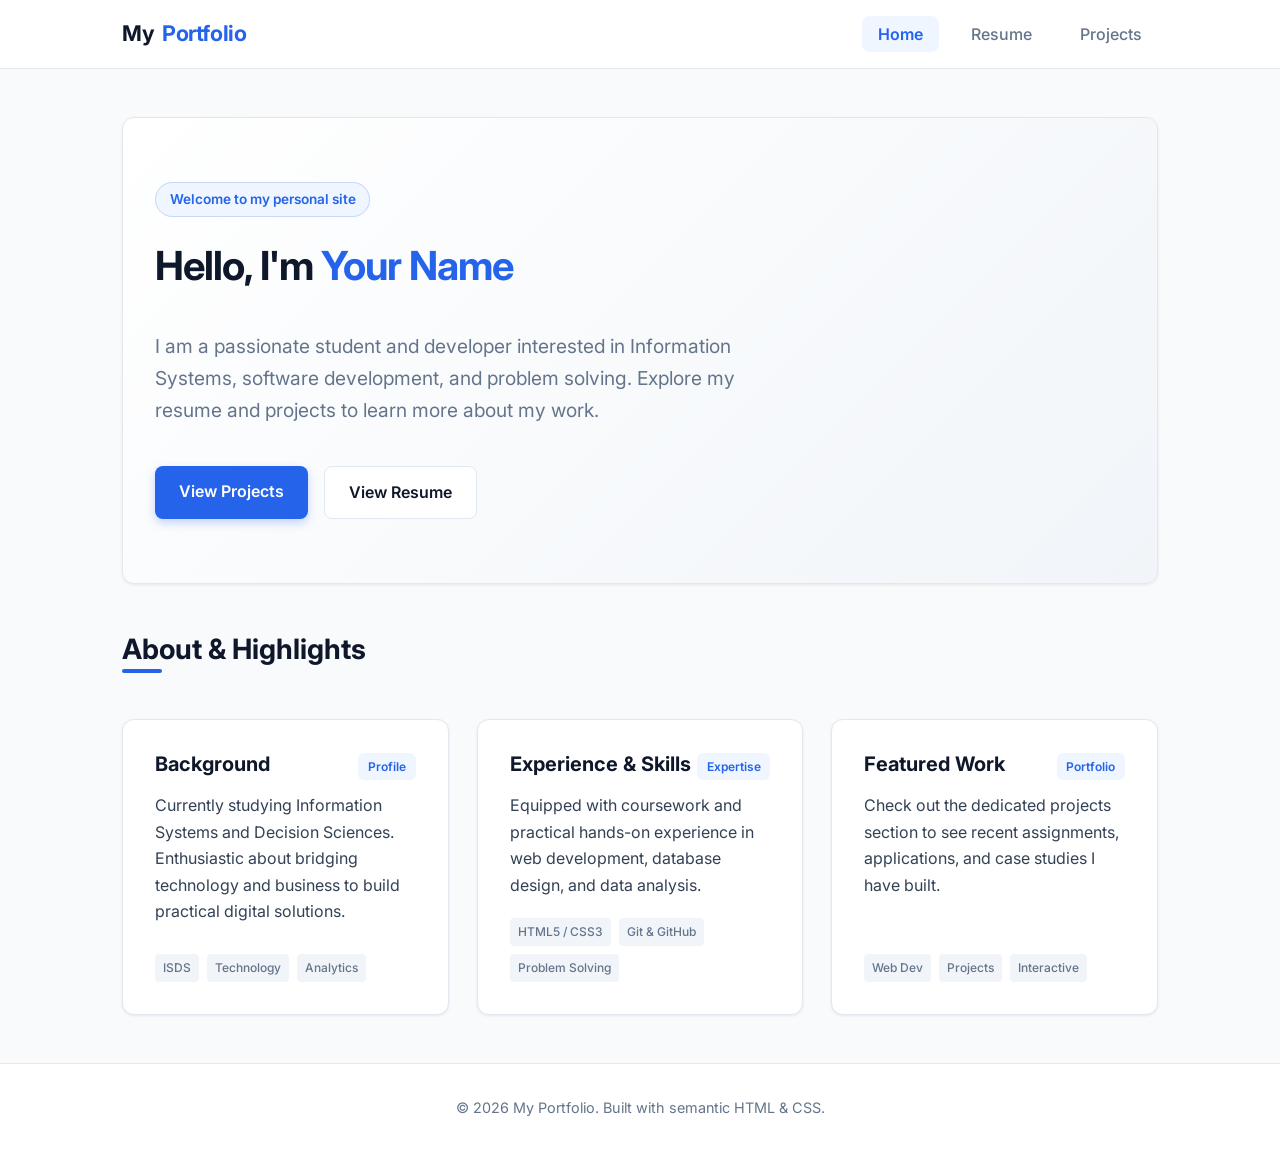
==== index.html @ 3532eb0c "first try" ====
<!DOCTYPE html>
<html lang="en">
<head>
  <meta charset="UTF-8">
  <meta name="viewport" content="width=device-width, initial-scale=1.0">
  <meta name="description" content="Personal portfolio and website showcasing my background, resume, and featured projects.">
  <title>Home | Personal Portfolio</title>
  <link rel="preconnect" href="https://fonts.googleapis.com">
  <link rel="preconnect" href="https://fonts.gstatic.com" crossorigin>
  <link href="https://fonts.googleapis.com/css2?family=Inter:wght@400;500;600;700&display=swap" rel="stylesheet">
  <link rel="stylesheet" href="styles.css">
</head>
<body>

  <!-- Navigation Bar -->
  <header>
    <div class="nav-container">
      <a href="index.html" class="brand">My<span>Portfolio</span></a>
      <nav aria-label="Main Navigation">
        <ul>
          <li><a href="index.html" class="active">Home</a></li>
          <li><a href="resume.html">Resume</a></li>
          <li><a href="project.html">Projects</a></li>
        </ul>
      </nav>
    </div>
  </header>

  <!-- Main Content -->
  <main>
    <!-- Hero Section -->
    <section class="hero" id="hero">
      <span class="hero-tag">Welcome to my personal site</span>
      <h1>Hello, I'm <span style="color: var(--primary);">Your Name</span></h1>
      <p>
        I am a passionate student and developer interested in Information Systems, software development, 
        and problem solving. Explore my resume and projects to learn more about my work.
      </p>
      <div class="btn-group">
        <a href="project.html" class="btn btn-primary">View Projects</a>
        <a href="resume.html" class="btn btn-secondary">View Resume</a>
      </div>
    </section>

    <!-- Highlights Section -->
    <section id="highlights">
      <h2>About & Highlights</h2>
      <div class="grid-cards">
        <div class="card">
          <div class="card-header">
            <h3 class="card-title">Background</h3>
            <span class="badge">Profile</span>
          </div>
          <p class="card-body">
            Currently studying Information Systems and Decision Sciences. Enthusiastic about bridging technology 
            and business to build practical digital solutions.
          </p>
          <div class="card-tags">
            <span class="tag">ISDS</span>
            <span class="tag">Technology</span>
            <span class="tag">Analytics</span>
          </div>
        </div>

        <div class="card">
          <div class="card-header">
            <h3 class="card-title">Experience & Skills</h3>
            <span class="badge">Expertise</span>
          </div>
          <p class="card-body">
            Equipped with coursework and practical hands-on experience in web development, database design, 
            and data analysis.
          </p>
          <div class="card-tags">
            <span class="tag">HTML5 / CSS3</span>
            <span class="tag">Git & GitHub</span>
            <span class="tag">Problem Solving</span>
          </div>
        </div>

        <div class="card">
          <div class="card-header">
            <h3 class="card-title">Featured Work</h3>
            <span class="badge">Portfolio</span>
          </div>
          <p class="card-body">
            Check out the dedicated projects section to see recent assignments, applications, 
            and case studies I have built.
          </p>
          <div class="card-tags">
            <span class="tag">Web Dev</span>
            <span class="tag">Projects</span>
            <span class="tag">Interactive</span>
          </div>
        </div>
      </div>
    </section>
  </main>

  <!-- Footer -->
  <footer>
    <p>&copy; 2026 My Portfolio. Built with semantic HTML &amp; CSS.</p>
  </footer>

</body>
</html>
---- styles.css ----
/* ==========================================================================
   Base Design System & Global Styles
   ========================================================================== */

:root {
  --primary: #2563eb;
  --primary-hover: #1d4ed8;
  --primary-light: #eff6ff;
  --accent: #0ea5e9;
  --dark: #0f172a;
  --text: #334155;
  --text-light: #64748b;
  --bg: #f8fafc;
  --card-bg: #ffffff;
  --border: #e2e8f0;
  --shadow-sm: 0 1px 3px rgba(0, 0, 0, 0.08);
  --shadow-md: 0 4px 6px -1px rgba(0, 0, 0, 0.1), 0 2px 4px -2px rgba(0, 0, 0, 0.06);
  --shadow-lg: 0 10px 15px -3px rgba(0, 0, 0, 0.1), 0 4px 6px -4px rgba(0, 0, 0, 0.05);
  --radius: 12px;
  --transition: all 0.25s cubic-bezier(0.4, 0, 0.2, 1);
  --font-family: 'Inter', system-ui, -apple-system, BlinkMacSystemFont, 'Segoe UI', Roboto, sans-serif;
}

*, *::before, *::after {
  box-sizing: border-box;
  margin: 0;
  padding: 0;
}

body {
  font-family: var(--font-family);
  background-color: var(--bg);
  color: var(--text);
  line-height: 1.65;
  min-height: 100vh;
  display: flex;
  flex-direction: column;
}

/* ==========================================================================
   Header & Navigation
   ========================================================================== */

header {
  background: rgba(255, 255, 255, 0.92);
  backdrop-filter: blur(12px);
  position: sticky;
  top: 0;
  z-index: 1000;
  border-bottom: 1px solid var(--border);
}

.nav-container {
  max-width: 1100px;
  margin: 0 auto;
  padding: 1rem 2rem;
  display: flex;
  justify-content: space-between;
  align-items: center;
}

.brand {
  font-size: 1.35rem;
  font-weight: 700;
  color: var(--dark);
  text-decoration: none;
  letter-spacing: -0.02em;
  display: flex;
  align-items: center;
  gap: 0.5rem;
}

.brand span {
  color: var(--primary);
}

nav ul {
  display: flex;
  list-style: none;
  gap: 1rem;
}

nav a {
  text-decoration: none;
  color: var(--text-light);
  font-weight: 500;
  padding: 0.5rem 1rem;
  border-radius: 8px;
  transition: var(--transition);
}

nav a:hover {
  color: var(--primary);
  background: var(--primary-light);
}

nav a.active {
  color: var(--primary);
  background: var(--primary-light);
  font-weight: 600;
}

/* ==========================================================================
   Layout & Typography
   ========================================================================== */

main {
  flex: 1;
  max-width: 1100px;
  width: 100%;
  margin: 0 auto;
  padding: 3rem 2rem;
}

h1, h2, h3, h4 {
  color: var(--dark);
  font-weight: 700;
  line-height: 1.25;
}

h1 {
  font-size: 2.5rem;
  margin-bottom: 1rem;
  letter-spacing: -0.025em;
}

h2 {
  font-size: 1.75rem;
  margin-bottom: 1.25rem;
  position: relative;
  display: inline-block;
}

h2::after {
  content: '';
  position: absolute;
  left: 0;
  bottom: -6px;
  width: 40px;
  height: 4px;
  background: var(--primary);
  border-radius: 2px;
}

p {
  margin-bottom: 1rem;
}

/* ==========================================================================
   Hero Section
   ========================================================================== */

.hero {
  padding: 4rem 2rem;
  background: linear-gradient(135deg, #ffffff 0%, #f1f5f9 100%);
  border: 1px solid var(--border);
  border-radius: var(--radius);
  margin-bottom: 3rem;
  box-shadow: var(--shadow-sm);
  display: flex;
  flex-direction: column;
  align-items: flex-start;
  gap: 1.5rem;
}

.hero-tag {
  display: inline-block;
  padding: 0.35rem 0.85rem;
  font-size: 0.85rem;
  font-weight: 600;
  color: var(--primary);
  background-color: var(--primary-light);
  border-radius: 9999px;
  border: 1px solid rgba(37, 99, 235, 0.2);
}

.hero p {
  font-size: 1.2rem;
  color: var(--text-light);
  max-width: 650px;
}

.btn-group {
  display: flex;
  gap: 1rem;
  flex-wrap: wrap;
}

.btn {
  display: inline-block;
  padding: 0.75rem 1.5rem;
  border-radius: 8px;
  font-weight: 600;
  text-decoration: none;
  transition: var(--transition);
  cursor: pointer;
  border: none;
}

.btn-primary {
  background-color: var(--primary);
  color: #ffffff;
  box-shadow: 0 4px 10px rgba(37, 99, 235, 0.25);
}

.btn-primary:hover {
  background-color: var(--primary-hover);
  transform: translateY(-2px);
  box-shadow: 0 6px 15px rgba(37, 99, 235, 0.35);
}

.btn-secondary {
  background-color: #ffffff;
  color: var(--dark);
  border: 1px solid var(--border);
}

.btn-secondary:hover {
  background-color: #f8fafc;
  border-color: #cbd5e1;
  transform: translateY(-2px);
}

/* ==========================================================================
   Cards & Grids
   ========================================================================== */

.grid-cards {
  display: grid;
  grid-template-columns: repeat(auto-fit, minmax(320px, 1fr));
  gap: 1.75rem;
  margin-top: 2rem;
}

.card {
  background: var(--card-bg);
  border: 1px solid var(--border);
  border-radius: var(--radius);
  padding: 2rem;
  box-shadow: var(--shadow-sm);
  transition: var(--transition);
  display: flex;
  flex-direction: column;
}

.card:hover {
  transform: translateY(-4px);
  box-shadow: var(--shadow-lg);
  border-color: #cbd5e1;
}

.card-header {
  display: flex;
  justify-content: space-between;
  align-items: baseline;
  margin-bottom: 0.75rem;
}

.card-title {
  font-size: 1.25rem;
  color: var(--dark);
}

.badge {
  font-size: 0.75rem;
  font-weight: 600;
  padding: 0.25rem 0.6rem;
  border-radius: 6px;
  background-color: var(--primary-light);
  color: var(--primary);
}

.card-body {
  flex: 1;
  color: var(--text);
  margin-bottom: 1.25rem;
}

.card-tags {
  display: flex;
  flex-wrap: wrap;
  gap: 0.5rem;
  margin-top: auto;
}

.tag {
  background: #f1f5f9;
  color: var(--text-light);
  font-size: 0.75rem;
  font-weight: 500;
  padding: 0.25rem 0.5rem;
  border-radius: 4px;
}

/* ==========================================================================
   Resume Sections
   ========================================================================== */

.resume-section {
  margin-bottom: 3rem;
}

.timeline {
  display: flex;
  flex-direction: column;
  gap: 1.5rem;
  margin-top: 1.5rem;
  border-left: 2px solid var(--border);
  padding-left: 1.5rem;
}

.timeline-item {
  position: relative;
}

.timeline-item::before {
  content: '';
  position: absolute;
  left: -1.95rem;
  top: 0.35rem;
  width: 12px;
  height: 12px;
  border-radius: 50%;
  background: var(--primary);
  border: 3px solid #ffffff;
  box-shadow: 0 0 0 1px var(--primary);
}

.timeline-title {
  font-size: 1.15rem;
  margin-bottom: 0.25rem;
}

.timeline-subtitle {
  font-weight: 500;
  color: var(--text-light);
  font-size: 0.95rem;
  margin-bottom: 0.5rem;
}

.timeline-date {
  font-size: 0.85rem;
  color: var(--accent);
  font-weight: 600;
  margin-bottom: 0.75rem;
}

.skills-list {
  display: flex;
  flex-wrap: wrap;
  gap: 0.75rem;
  margin-top: 1.25rem;
}

.skill-chip {
  background: #ffffff;
  border: 1px solid var(--border);
  padding: 0.5rem 1rem;
  border-radius: 8px;
  font-weight: 500;
  font-size: 0.9rem;
  box-shadow: var(--shadow-sm);
}

/* ==========================================================================
   Footer
   ========================================================================== */

footer {
  margin-top: auto;
  border-top: 1px solid var(--border);
  background: #ffffff;
  padding: 2rem;
  text-align: center;
  color: var(--text-light);
  font-size: 0.9rem;
}

/* ==========================================================================
   Responsive Design
   ========================================================================== */

@media (max-width: 768px) {
  .nav-container {
    flex-direction: column;
    gap: 1rem;
  }

  main {
    padding: 2rem 1rem;
  }

  h1 {
    font-size: 2rem;
  }
}
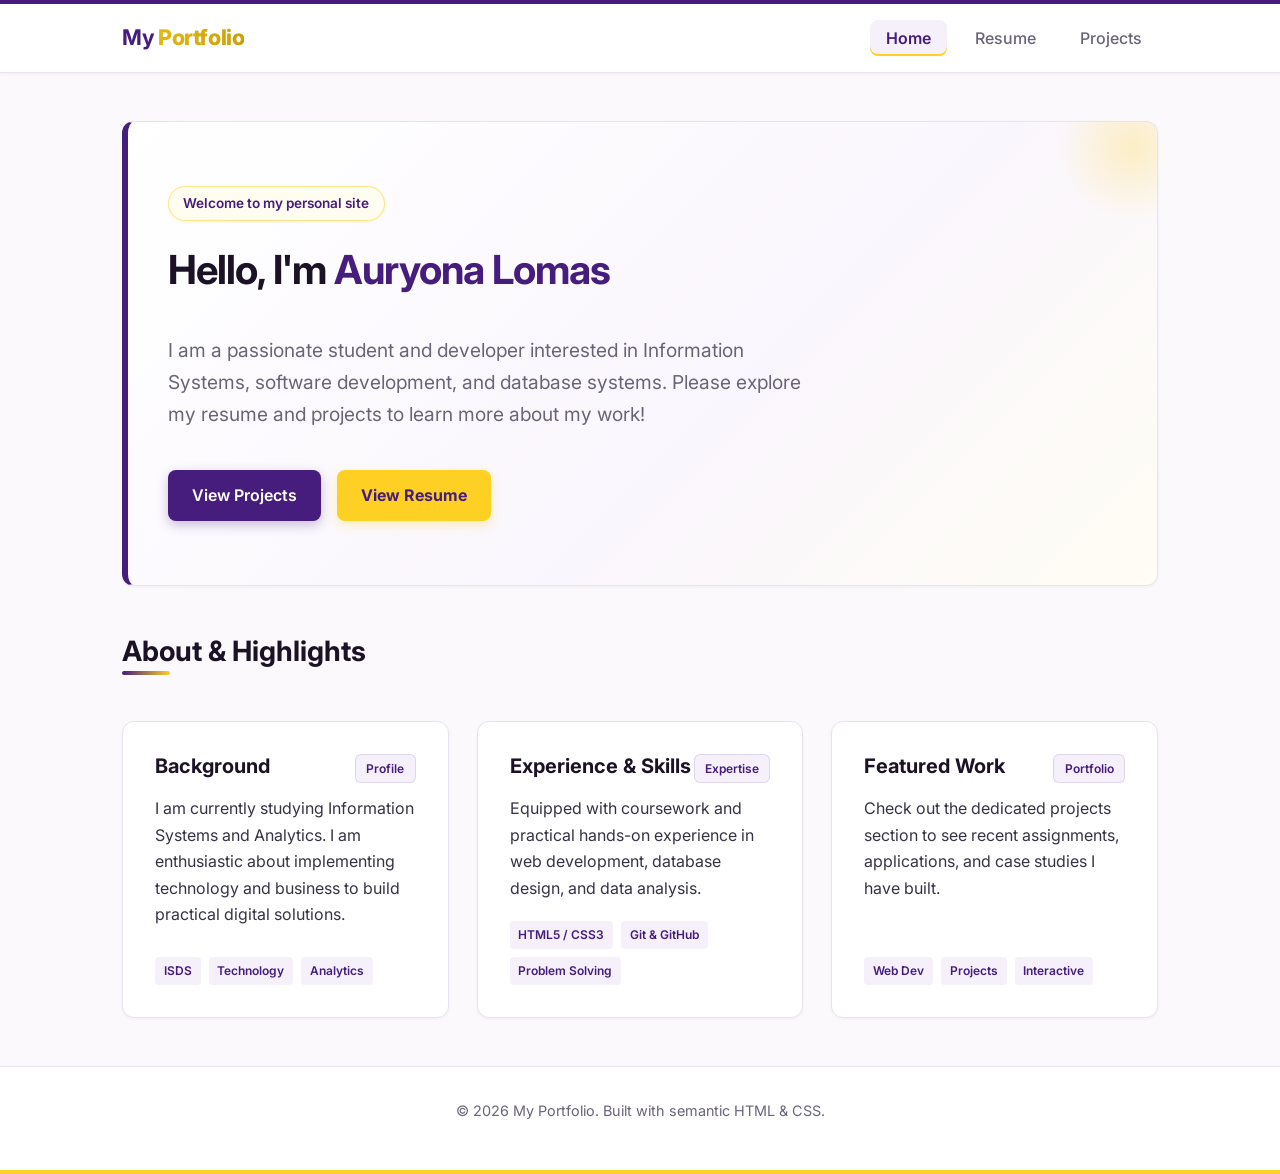
==== commit 684457b3: "Update homepage content and personal information" ====
--- a/index.html
+++ b/index.html
@@ -1,15 +1,18 @@
 <!DOCTYPE html>
 <html lang="en">
+
 <head>
   <meta charset="UTF-8">
   <meta name="viewport" content="width=device-width, initial-scale=1.0">
-  <meta name="description" content="Personal portfolio and website showcasing my background, resume, and featured projects.">
+  <meta name="description"
+    content="Personal portfolio and website showcasing my background, resume, and featured projects.">
   <title>Home | Personal Portfolio</title>
   <link rel="preconnect" href="https://fonts.googleapis.com">
   <link rel="preconnect" href="https://fonts.gstatic.com" crossorigin>
   <link href="https://fonts.googleapis.com/css2?family=Inter:wght@400;500;600;700&display=swap" rel="stylesheet">
   <link rel="stylesheet" href="styles.css">
 </head>
+
 <body>
 
   <!-- Navigation Bar -->
@@ -31,10 +34,10 @@
     <!-- Hero Section -->
     <section class="hero" id="hero">
       <span class="hero-tag">Welcome to my personal site</span>
-      <h1>Hello, I'm <span style="color: var(--primary);">Your Name</span></h1>
+      <h1>Hello, I'm <span style="color: var(--primary);">Auryona Lomas</span></h1>
       <p>
-        I am a passionate student and developer interested in Information Systems, software development, 
-        and problem solving. Explore my resume and projects to learn more about my work.
+        I am a passionate student and developer interested in Information Systems, software development,
+        and database systems. Please explore my resume and projects to learn more about my work!
       </p>
       <div class="btn-group">
         <a href="project.html" class="btn btn-primary">View Projects</a>
@@ -52,7 +55,7 @@
             <span class="badge">Profile</span>
           </div>
           <p class="card-body">
-            Currently studying Information Systems and Decision Sciences. Enthusiastic about bridging technology 
+            I am currently studying Information Systems and Analytics. I am enthusiastic about implementing technology
             and business to build practical digital solutions.
           </p>
           <div class="card-tags">
@@ -68,7 +71,7 @@
             <span class="badge">Expertise</span>
           </div>
           <p class="card-body">
-            Equipped with coursework and practical hands-on experience in web development, database design, 
+            Equipped with coursework and practical hands-on experience in web development, database design,
             and data analysis.
           </p>
           <div class="card-tags">
@@ -84,7 +87,7 @@
             <span class="badge">Portfolio</span>
           </div>
           <p class="card-body">
-            Check out the dedicated projects section to see recent assignments, applications, 
+            Check out the dedicated projects section to see recent assignments, applications,
             and case studies I have built.
           </p>
           <div class="card-tags">
@@ -103,4 +106,5 @@
   </footer>
 
 </body>
-</html>
+
+</html>
--- a/styles.css
+++ b/styles.css
@@ -1,21 +1,29 @@
 /* ==========================================================================
-   Base Design System & Global Styles
+   LSU Themed Design System & Global Styles
+   Official Colors: LSU Purple (#461D7C) & LSU Gold (#FDD023)
    ========================================================================== */
 
 :root {
-  --primary: #2563eb;
-  --primary-hover: #1d4ed8;
-  --primary-light: #eff6ff;
-  --accent: #0ea5e9;
-  --dark: #0f172a;
-  --text: #334155;
-  --text-light: #64748b;
-  --bg: #f8fafc;
+  /* LSU Brand Colors */
+  --primary: #461D7C;            /* LSU Deep Royal Purple */
+  --primary-hover: #361460;      /* Darker Purple for hover */
+  --primary-light: #f5f0fa;      /* Soft Purple Tint for backgrounds/badges */
+  --secondary: #FDD023;          /* LSU Vibrant Gold */
+  --secondary-hover: #e5bc14;    /* Warm Gold Hover */
+  --secondary-light: #fffdf0;    /* Soft Gold Tint */
+  --accent: #FDD023;             /* LSU Gold Accent */
+  --accent-text: #8c6700;        /* High-contrast Gold for readable text */
+  
+  /* Neutrals */
+  --dark: #1b1226;               /* Dark Slate with subtle purple undertone */
+  --text: #373344;               /* Charcoal text */
+  --text-light: #6a6478;         /* Muted text */
+  --bg: #fbf9fc;                 /* Clean light page background with hint of warmth */
   --card-bg: #ffffff;
-  --border: #e2e8f0;
-  --shadow-sm: 0 1px 3px rgba(0, 0, 0, 0.08);
-  --shadow-md: 0 4px 6px -1px rgba(0, 0, 0, 0.1), 0 2px 4px -2px rgba(0, 0, 0, 0.06);
-  --shadow-lg: 0 10px 15px -3px rgba(0, 0, 0, 0.1), 0 4px 6px -4px rgba(0, 0, 0, 0.05);
+  --border: #e9e3f0;             /* Soft purple-gray border */
+  --shadow-sm: 0 1px 3px rgba(70, 29, 124, 0.06);
+  --shadow-md: 0 4px 8px -1px rgba(70, 29, 124, 0.08), 0 2px 4px -2px rgba(253, 208, 35, 0.06);
+  --shadow-lg: 0 12px 20px -4px rgba(70, 29, 124, 0.12), 0 4px 8px -2px rgba(253, 208, 35, 0.1);
   --radius: 12px;
   --transition: all 0.25s cubic-bezier(0.4, 0, 0.2, 1);
   --font-family: 'Inter', system-ui, -apple-system, BlinkMacSystemFont, 'Segoe UI', Roboto, sans-serif;
@@ -42,12 +50,14 @@
    ========================================================================== */
 
 header {
-  background: rgba(255, 255, 255, 0.92);
+  background: rgba(255, 255, 255, 0.95);
   backdrop-filter: blur(12px);
   position: sticky;
   top: 0;
   z-index: 1000;
+  border-top: 4px solid var(--primary);
   border-bottom: 1px solid var(--border);
+  box-shadow: var(--shadow-sm);
 }
 
 .nav-container {
@@ -62,22 +72,26 @@
 .brand {
   font-size: 1.35rem;
   font-weight: 700;
-  color: var(--dark);
+  color: var(--primary);
   text-decoration: none;
   letter-spacing: -0.02em;
   display: flex;
   align-items: center;
-  gap: 0.5rem;
+  gap: 0.25rem;
 }
 
 .brand span {
-  color: var(--primary);
+  color: var(--accent-text);
+  background: linear-gradient(135deg, #e5bc14, #c99c00);
+  -webkit-background-clip: text;
+  -webkit-text-fill-color: transparent;
+  font-weight: 800;
 }
 
 nav ul {
   display: flex;
   list-style: none;
-  gap: 1rem;
+  gap: 0.75rem;
 }
 
 nav a {
@@ -86,6 +100,7 @@
   font-weight: 500;
   padding: 0.5rem 1rem;
   border-radius: 8px;
+  position: relative;
   transition: var(--transition);
 }
 
@@ -98,6 +113,7 @@
   color: var(--primary);
   background: var(--primary-light);
   font-weight: 600;
+  box-shadow: inset 0 -2px 0 var(--secondary);
 }
 
 /* ==========================================================================
@@ -131,14 +147,15 @@
   display: inline-block;
 }
 
+/* LSU Purple to Gold Accent bar under section headings */
 h2::after {
   content: '';
   position: absolute;
   left: 0;
   bottom: -6px;
-  width: 40px;
+  width: 48px;
   height: 4px;
-  background: var(--primary);
+  background: linear-gradient(90deg, var(--primary) 0%, var(--secondary) 100%);
   border-radius: 2px;
 }
 
@@ -151,9 +168,10 @@
    ========================================================================== */
 
 .hero {
-  padding: 4rem 2rem;
-  background: linear-gradient(135deg, #ffffff 0%, #f1f5f9 100%);
+  padding: 4rem 2.5rem;
+  background: linear-gradient(135deg, #ffffff 0%, #faf6fd 60%, #fffdf4 100%);
   border: 1px solid var(--border);
+  border-left: 6px solid var(--primary);
   border-radius: var(--radius);
   margin-bottom: 3rem;
   box-shadow: var(--shadow-sm);
@@ -161,17 +179,32 @@
   flex-direction: column;
   align-items: flex-start;
   gap: 1.5rem;
+  position: relative;
+  overflow: hidden;
+}
+
+.hero::after {
+  content: '';
+  position: absolute;
+  top: -50px;
+  right: -50px;
+  width: 150px;
+  height: 150px;
+  background: radial-gradient(circle, rgba(253, 208, 35, 0.25) 0%, transparent 70%);
+  border-radius: 50%;
+  pointer-events: none;
 }
 
 .hero-tag {
   display: inline-block;
-  padding: 0.35rem 0.85rem;
+  padding: 0.35rem 0.9rem;
   font-size: 0.85rem;
   font-weight: 600;
   color: var(--primary);
-  background-color: var(--primary-light);
+  background-color: var(--secondary-light);
   border-radius: 9999px;
-  border: 1px solid rgba(37, 99, 235, 0.2);
+  border: 1px solid rgba(253, 208, 35, 0.5);
+  box-shadow: 0 1px 3px rgba(253, 208, 35, 0.2);
 }
 
 .hero p {
@@ -197,28 +230,31 @@
   border: none;
 }
 
+/* Primary Button: LSU Purple */
 .btn-primary {
   background-color: var(--primary);
   color: #ffffff;
-  box-shadow: 0 4px 10px rgba(37, 99, 235, 0.25);
+  box-shadow: 0 4px 12px rgba(70, 29, 124, 0.28);
 }
 
 .btn-primary:hover {
   background-color: var(--primary-hover);
   transform: translateY(-2px);
-  box-shadow: 0 6px 15px rgba(37, 99, 235, 0.35);
-}
-
+  box-shadow: 0 6px 16px rgba(70, 29, 124, 0.38);
+}
+
+/* Secondary Button: LSU Gold accent */
 .btn-secondary {
-  background-color: #ffffff;
-  color: var(--dark);
-  border: 1px solid var(--border);
+  background-color: var(--secondary);
+  color: var(--primary);
+  font-weight: 700;
+  box-shadow: 0 4px 12px rgba(253, 208, 35, 0.3);
 }
 
 .btn-secondary:hover {
-  background-color: #f8fafc;
-  border-color: #cbd5e1;
+  background-color: var(--secondary-hover);
   transform: translateY(-2px);
+  box-shadow: 0 6px 16px rgba(253, 208, 35, 0.45);
 }
 
 /* ==========================================================================
@@ -241,12 +277,14 @@
   transition: var(--transition);
   display: flex;
   flex-direction: column;
+  position: relative;
+  overflow: hidden;
 }
 
 .card:hover {
   transform: translateY(-4px);
   box-shadow: var(--shadow-lg);
-  border-color: #cbd5e1;
+  border-color: rgba(70, 29, 124, 0.35);
 }
 
 .card-header {
@@ -264,10 +302,11 @@
 .badge {
   font-size: 0.75rem;
   font-weight: 600;
-  padding: 0.25rem 0.6rem;
+  padding: 0.25rem 0.65rem;
   border-radius: 6px;
   background-color: var(--primary-light);
   color: var(--primary);
+  border: 1px solid rgba(70, 29, 124, 0.12);
 }
 
 .card-body {
@@ -284,11 +323,11 @@
 }
 
 .tag {
-  background: #f1f5f9;
-  color: var(--text-light);
+  background: var(--primary-light);
+  color: var(--primary);
   font-size: 0.75rem;
-  font-weight: 500;
-  padding: 0.25rem 0.5rem;
+  font-weight: 600;
+  padding: 0.25rem 0.55rem;
   border-radius: 4px;
 }
 
@@ -303,7 +342,7 @@
 .timeline {
   display: flex;
   flex-direction: column;
-  gap: 1.5rem;
+  gap: 1.75rem;
   margin-top: 1.5rem;
   border-left: 2px solid var(--border);
   padding-left: 1.5rem;
@@ -313,6 +352,7 @@
   position: relative;
 }
 
+/* Timeline dot: Purple with Gold glowing ring */
 .timeline-item::before {
   content: '';
   position: absolute;
@@ -323,26 +363,32 @@
   border-radius: 50%;
   background: var(--primary);
   border: 3px solid #ffffff;
-  box-shadow: 0 0 0 1px var(--primary);
+  box-shadow: 0 0 0 2px var(--secondary);
 }
 
 .timeline-title {
   font-size: 1.15rem;
   margin-bottom: 0.25rem;
+  color: var(--primary);
 }
 
 .timeline-subtitle {
-  font-weight: 500;
-  color: var(--text-light);
+  font-weight: 600;
+  color: var(--dark);
   font-size: 0.95rem;
-  margin-bottom: 0.5rem;
+  margin-bottom: 0.4rem;
 }
 
 .timeline-date {
+  display: inline-block;
   font-size: 0.85rem;
-  color: var(--accent);
+  color: var(--accent-text);
+  background-color: var(--secondary-light);
+  padding: 0.15rem 0.55rem;
+  border-radius: 4px;
   font-weight: 600;
   margin-bottom: 0.75rem;
+  border: 1px solid rgba(253, 208, 35, 0.4);
 }
 
 .skills-list {
@@ -355,11 +401,20 @@
 .skill-chip {
   background: #ffffff;
   border: 1px solid var(--border);
+  color: var(--dark);
   padding: 0.5rem 1rem;
   border-radius: 8px;
   font-weight: 500;
   font-size: 0.9rem;
   box-shadow: var(--shadow-sm);
+  transition: var(--transition);
+}
+
+.skill-chip:hover {
+  border-color: var(--primary);
+  background: var(--primary-light);
+  color: var(--primary);
+  transform: translateY(-2px);
 }
 
 /* ==========================================================================
@@ -374,6 +429,7 @@
   text-align: center;
   color: var(--text-light);
   font-size: 0.9rem;
+  border-bottom: 4px solid var(--secondary);
 }
 
 /* ==========================================================================
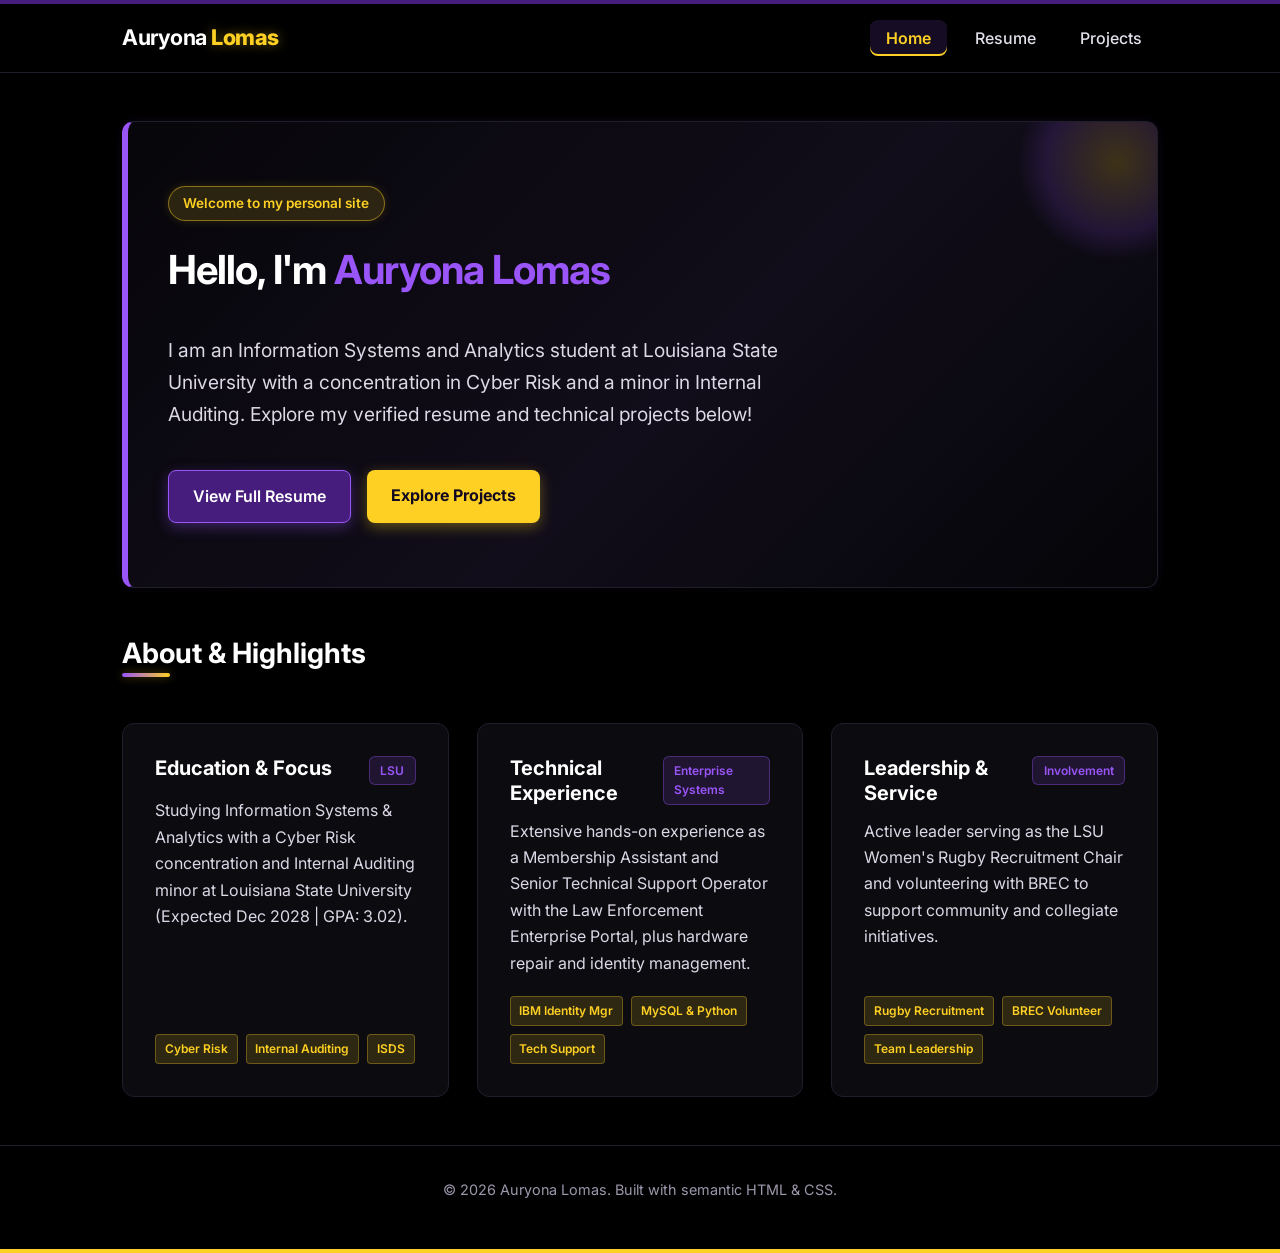
==== commit f6645a36: "resume add" ====
--- a/index.html
+++ b/index.html
@@ -5,8 +5,8 @@
   <meta charset="UTF-8">
   <meta name="viewport" content="width=device-width, initial-scale=1.0">
   <meta name="description"
-    content="Personal portfolio and website showcasing my background, resume, and featured projects.">
-  <title>Home | Personal Portfolio</title>
+    content="Personal portfolio of Auryona Lomas - LSU Information Systems and Analytics student specializing in Cyber Risk.">
+  <title>Auryona Lomas | Personal Portfolio</title>
   <link rel="preconnect" href="https://fonts.googleapis.com">
   <link rel="preconnect" href="https://fonts.gstatic.com" crossorigin>
   <link href="https://fonts.googleapis.com/css2?family=Inter:wght@400;500;600;700&display=swap" rel="stylesheet">
@@ -18,7 +18,7 @@
   <!-- Navigation Bar -->
   <header>
     <div class="nav-container">
-      <a href="index.html" class="brand">My<span>Portfolio</span></a>
+      <a href="index.html" class="brand">Auryona<span>Lomas</span></a>
       <nav aria-label="Main Navigation">
         <ul>
           <li><a href="index.html" class="active">Home</a></li>
@@ -36,12 +36,12 @@
       <span class="hero-tag">Welcome to my personal site</span>
       <h1>Hello, I'm <span style="color: var(--primary);">Auryona Lomas</span></h1>
       <p>
-        I am a passionate student and developer interested in Information Systems, software development,
-        and database systems. Please explore my resume and projects to learn more about my work!
+        I am an Information Systems and Analytics student at Louisiana State University with a concentration in
+        Cyber Risk and a minor in Internal Auditing. Explore my verified resume and technical projects below!
       </p>
       <div class="btn-group">
-        <a href="project.html" class="btn btn-primary">View Projects</a>
-        <a href="resume.html" class="btn btn-secondary">View Resume</a>
+        <a href="resume.html" class="btn btn-primary">View Full Resume</a>
+        <a href="project.html" class="btn btn-secondary">Explore Projects</a>
       </div>
     </section>
 
@@ -51,49 +51,49 @@
       <div class="grid-cards">
         <div class="card">
           <div class="card-header">
-            <h3 class="card-title">Background</h3>
-            <span class="badge">Profile</span>
+            <h3 class="card-title">Education & Focus</h3>
+            <span class="badge">LSU</span>
           </div>
           <p class="card-body">
-            I am currently studying Information Systems and Analytics. I am enthusiastic about implementing technology
-            and business to build practical digital solutions.
+            Studying Information Systems &amp; Analytics with a Cyber Risk concentration and Internal Auditing minor
+            at Louisiana State University (Expected Dec 2028 | GPA: 3.02).
           </p>
           <div class="card-tags">
+            <span class="tag">Cyber Risk</span>
+            <span class="tag">Internal Auditing</span>
             <span class="tag">ISDS</span>
-            <span class="tag">Technology</span>
-            <span class="tag">Analytics</span>
           </div>
         </div>
 
         <div class="card">
           <div class="card-header">
-            <h3 class="card-title">Experience & Skills</h3>
-            <span class="badge">Expertise</span>
+            <h3 class="card-title">Technical Experience</h3>
+            <span class="badge">Enterprise Systems</span>
           </div>
           <p class="card-body">
-            Equipped with coursework and practical hands-on experience in web development, database design,
-            and data analysis.
+            Extensive hands-on experience as a Membership Assistant and Senior Technical Support Operator with the
+            Law Enforcement Enterprise Portal, plus hardware repair and identity management.
           </p>
           <div class="card-tags">
-            <span class="tag">HTML5 / CSS3</span>
-            <span class="tag">Git & GitHub</span>
-            <span class="tag">Problem Solving</span>
+            <span class="tag">IBM Identity Mgr</span>
+            <span class="tag">MySQL &amp; Python</span>
+            <span class="tag">Tech Support</span>
           </div>
         </div>
 
         <div class="card">
           <div class="card-header">
-            <h3 class="card-title">Featured Work</h3>
-            <span class="badge">Portfolio</span>
+            <h3 class="card-title">Leadership & Service</h3>
+            <span class="badge">Involvement</span>
           </div>
           <p class="card-body">
-            Check out the dedicated projects section to see recent assignments, applications,
-            and case studies I have built.
+            Active leader serving as the LSU Women's Rugby Recruitment Chair and volunteering with BREC to support
+            community and collegiate initiatives.
           </p>
           <div class="card-tags">
-            <span class="tag">Web Dev</span>
-            <span class="tag">Projects</span>
-            <span class="tag">Interactive</span>
+            <span class="tag">Rugby Recruitment</span>
+            <span class="tag">BREC Volunteer</span>
+            <span class="tag">Team Leadership</span>
           </div>
         </div>
       </div>
@@ -102,7 +102,7 @@
 
   <!-- Footer -->
   <footer>
-    <p>&copy; 2026 My Portfolio. Built with semantic HTML &amp; CSS.</p>
+    <p>&copy; 2026 Auryona Lomas. Built with semantic HTML &amp; CSS.</p>
   </footer>
 
 </body>
--- a/styles.css
+++ b/styles.css
@@ -1,29 +1,41 @@
 /* ==========================================================================
-   LSU Themed Design System & Global Styles
-   Official Colors: LSU Purple (#461D7C) & LSU Gold (#FDD023)
+   LSU Dark / Pitch Black Themed Design System
+   Colors: Pitch Black (#000000), LSU Purple (#9955f8 / #461D7C),
+           LSU Yellow/Gold (#FDD023), and Crisp White (#ffffff)
    ========================================================================== */
 
 :root {
-  /* LSU Brand Colors */
-  --primary: #461D7C;            /* LSU Deep Royal Purple */
-  --primary-hover: #361460;      /* Darker Purple for hover */
-  --primary-light: #f5f0fa;      /* Soft Purple Tint for backgrounds/badges */
-  --secondary: #FDD023;          /* LSU Vibrant Gold */
-  --secondary-hover: #e5bc14;    /* Warm Gold Hover */
-  --secondary-light: #fffdf0;    /* Soft Gold Tint */
-  --accent: #FDD023;             /* LSU Gold Accent */
-  --accent-text: #8c6700;        /* High-contrast Gold for readable text */
+  /* LSU Purple Accents */
+  --primary: #9955f8;            /* Vibrant Purple for text/icons on dark bg */
+  --primary-hover: #b074ff;      /* Lighter Purple hover */
+  --primary-bg: #461D7C;         /* Official Deep LSU Purple for solid fills */
+  --primary-light: rgba(153, 85, 248, 0.14); /* Purple glow tint */
   
-  /* Neutrals */
-  --dark: #1b1226;               /* Dark Slate with subtle purple undertone */
-  --text: #373344;               /* Charcoal text */
-  --text-light: #6a6478;         /* Muted text */
-  --bg: #fbf9fc;                 /* Clean light page background with hint of warmth */
-  --card-bg: #ffffff;
-  --border: #e9e3f0;             /* Soft purple-gray border */
-  --shadow-sm: 0 1px 3px rgba(70, 29, 124, 0.06);
-  --shadow-md: 0 4px 8px -1px rgba(70, 29, 124, 0.08), 0 2px 4px -2px rgba(253, 208, 35, 0.06);
-  --shadow-lg: 0 12px 20px -4px rgba(70, 29, 124, 0.12), 0 4px 8px -2px rgba(253, 208, 35, 0.1);
+  /* LSU Yellow / Gold Accents */
+  --secondary: #FDD023;          /* Official Vibrant LSU Gold */
+  --secondary-hover: #ffe266;    /* Bright Gold hover */
+  --secondary-light: rgba(253, 208, 35, 0.14); /* Warm gold glow */
+  --accent: #FDD023;             /* LSU Gold accent */
+  --accent-text: #FDD023;        /* High-contrast Gold text */
+  
+  /* White Accents */
+  --white: #ffffff;
+  --white-muted: #e2e0ea;
+  
+  /* Pitch Black Backgrounds & Obsidian Surfaces */
+  --bg: #000000;                 /* True Pitch Black page background */
+  --card-bg: #0c0b10;            /* Elevated obsidian black card surface */
+  --card-bg-hover: #15131c;      /* Card hover surface */
+  --dark: #ffffff;               /* Headings are crisp bright white */
+  --text: #dcd8e6;               /* Clean readable silver text */
+  --text-light: #9d97ab;         /* Muted secondary text */
+  --border: #201d2c;             /* Subtle dark border */
+  --border-light: #363148;       /* Lighter border for hover/focus */
+  
+  /* Shadows & Glows */
+  --shadow-sm: 0 2px 6px rgba(0, 0, 0, 0.85);
+  --shadow-md: 0 4px 14px rgba(0, 0, 0, 0.9), 0 0 10px rgba(153, 85, 248, 0.12);
+  --shadow-lg: 0 12px 28px rgba(0, 0, 0, 0.95), 0 0 16px rgba(153, 85, 248, 0.22);
   --radius: 12px;
   --transition: all 0.25s cubic-bezier(0.4, 0, 0.2, 1);
   --font-family: 'Inter', system-ui, -apple-system, BlinkMacSystemFont, 'Segoe UI', Roboto, sans-serif;
@@ -35,9 +47,14 @@
   padding: 0;
 }
 
+html {
+  background-color: #000000;
+  scroll-behavior: smooth;
+}
+
 body {
   font-family: var(--font-family);
-  background-color: var(--bg);
+  background-color: #000000;
   color: var(--text);
   line-height: 1.65;
   min-height: 100vh;
@@ -50,14 +67,14 @@
    ========================================================================== */
 
 header {
-  background: rgba(255, 255, 255, 0.95);
-  backdrop-filter: blur(12px);
+  background: rgba(0, 0, 0, 0.92);
+  backdrop-filter: blur(14px);
   position: sticky;
   top: 0;
   z-index: 1000;
-  border-top: 4px solid var(--primary);
+  border-top: 4px solid var(--primary-bg);
   border-bottom: 1px solid var(--border);
-  box-shadow: var(--shadow-sm);
+  box-shadow: 0 4px 16px rgba(0, 0, 0, 0.85);
 }
 
 .nav-container {
@@ -72,7 +89,7 @@
 .brand {
   font-size: 1.35rem;
   font-weight: 700;
-  color: var(--primary);
+  color: var(--white);
   text-decoration: none;
   letter-spacing: -0.02em;
   display: flex;
@@ -81,11 +98,9 @@
 }
 
 .brand span {
-  color: var(--accent-text);
-  background: linear-gradient(135deg, #e5bc14, #c99c00);
-  -webkit-background-clip: text;
-  -webkit-text-fill-color: transparent;
+  color: var(--secondary);
   font-weight: 800;
+  text-shadow: 0 0 12px rgba(253, 208, 35, 0.4);
 }
 
 nav ul {
@@ -96,7 +111,7 @@
 
 nav a {
   text-decoration: none;
-  color: var(--text-light);
+  color: var(--white-muted);
   font-weight: 500;
   padding: 0.5rem 1rem;
   border-radius: 8px;
@@ -105,12 +120,12 @@
 }
 
 nav a:hover {
-  color: var(--primary);
+  color: var(--white);
   background: var(--primary-light);
 }
 
 nav a.active {
-  color: var(--primary);
+  color: var(--secondary);
   background: var(--primary-light);
   font-weight: 600;
   box-shadow: inset 0 -2px 0 var(--secondary);
@@ -129,7 +144,7 @@
 }
 
 h1, h2, h3, h4 {
-  color: var(--dark);
+  color: var(--white);
   font-weight: 700;
   line-height: 1.25;
 }
@@ -147,7 +162,7 @@
   display: inline-block;
 }
 
-/* LSU Purple to Gold Accent bar under section headings */
+/* Purple to Gold accent bar under section headings */
 h2::after {
   content: '';
   position: absolute;
@@ -157,6 +172,7 @@
   height: 4px;
   background: linear-gradient(90deg, var(--primary) 0%, var(--secondary) 100%);
   border-radius: 2px;
+  box-shadow: 0 0 8px rgba(253, 208, 35, 0.35);
 }
 
 p {
@@ -169,12 +185,12 @@
 
 .hero {
   padding: 4rem 2.5rem;
-  background: linear-gradient(135deg, #ffffff 0%, #faf6fd 60%, #fffdf4 100%);
+  background: linear-gradient(135deg, #07060a 0%, #110d1a 55%, #050508 100%);
   border: 1px solid var(--border);
   border-left: 6px solid var(--primary);
   border-radius: var(--radius);
   margin-bottom: 3rem;
-  box-shadow: var(--shadow-sm);
+  box-shadow: var(--shadow-md);
   display: flex;
   flex-direction: column;
   align-items: flex-start;
@@ -186,11 +202,11 @@
 .hero::after {
   content: '';
   position: absolute;
-  top: -50px;
-  right: -50px;
-  width: 150px;
-  height: 150px;
-  background: radial-gradient(circle, rgba(253, 208, 35, 0.25) 0%, transparent 70%);
+  top: -60px;
+  right: -60px;
+  width: 200px;
+  height: 200px;
+  background: radial-gradient(circle, rgba(253, 208, 35, 0.2) 0%, rgba(153, 85, 248, 0.15) 50%, transparent 70%);
   border-radius: 50%;
   pointer-events: none;
 }
@@ -200,16 +216,16 @@
   padding: 0.35rem 0.9rem;
   font-size: 0.85rem;
   font-weight: 600;
-  color: var(--primary);
+  color: var(--secondary);
   background-color: var(--secondary-light);
   border-radius: 9999px;
-  border: 1px solid rgba(253, 208, 35, 0.5);
-  box-shadow: 0 1px 3px rgba(253, 208, 35, 0.2);
+  border: 1px solid rgba(253, 208, 35, 0.45);
+  box-shadow: 0 0 10px rgba(253, 208, 35, 0.15);
 }
 
 .hero p {
   font-size: 1.2rem;
-  color: var(--text-light);
+  color: var(--text);
   max-width: 650px;
 }
 
@@ -230,31 +246,33 @@
   border: none;
 }
 
-/* Primary Button: LSU Purple */
+/* Primary Button: LSU Purple with crisp White text */
 .btn-primary {
-  background-color: var(--primary);
-  color: #ffffff;
-  box-shadow: 0 4px 12px rgba(70, 29, 124, 0.28);
+  background-color: var(--primary-bg);
+  color: var(--white);
+  border: 1px solid var(--primary);
+  box-shadow: 0 4px 14px rgba(153, 85, 248, 0.35);
 }
 
 .btn-primary:hover {
-  background-color: var(--primary-hover);
+  background-color: #58249c;
   transform: translateY(-2px);
-  box-shadow: 0 6px 16px rgba(70, 29, 124, 0.38);
-}
-
-/* Secondary Button: LSU Gold accent */
+  box-shadow: 0 6px 20px rgba(153, 85, 248, 0.5);
+  color: var(--white);
+}
+
+/* Secondary Button: LSU Yellow / Gold */
 .btn-secondary {
   background-color: var(--secondary);
-  color: var(--primary);
+  color: #120921;
   font-weight: 700;
-  box-shadow: 0 4px 12px rgba(253, 208, 35, 0.3);
+  box-shadow: 0 4px 14px rgba(253, 208, 35, 0.35);
 }
 
 .btn-secondary:hover {
   background-color: var(--secondary-hover);
   transform: translateY(-2px);
-  box-shadow: 0 6px 16px rgba(253, 208, 35, 0.45);
+  box-shadow: 0 6px 20px rgba(253, 208, 35, 0.55);
 }
 
 /* ==========================================================================
@@ -282,9 +300,10 @@
 }
 
 .card:hover {
+  background: var(--card-bg-hover);
   transform: translateY(-4px);
   box-shadow: var(--shadow-lg);
-  border-color: rgba(70, 29, 124, 0.35);
+  border-color: var(--primary);
 }
 
 .card-header {
@@ -296,7 +315,7 @@
 
 .card-title {
   font-size: 1.25rem;
-  color: var(--dark);
+  color: var(--white);
 }
 
 .badge {
@@ -306,7 +325,7 @@
   border-radius: 6px;
   background-color: var(--primary-light);
   color: var(--primary);
-  border: 1px solid rgba(70, 29, 124, 0.12);
+  border: 1px solid rgba(153, 85, 248, 0.35);
 }
 
 .card-body {
@@ -323,12 +342,13 @@
 }
 
 .tag {
-  background: var(--primary-light);
-  color: var(--primary);
+  background: var(--secondary-light);
+  color: var(--secondary);
   font-size: 0.75rem;
   font-weight: 600;
   padding: 0.25rem 0.55rem;
   border-radius: 4px;
+  border: 1px solid rgba(253, 208, 35, 0.3);
 }
 
 /* ==========================================================================
@@ -352,7 +372,7 @@
   position: relative;
 }
 
-/* Timeline dot: Purple with Gold glowing ring */
+/* Timeline dot: Purple with glowing Gold ring */
 .timeline-item::before {
   content: '';
   position: absolute;
@@ -362,19 +382,19 @@
   height: 12px;
   border-radius: 50%;
   background: var(--primary);
-  border: 3px solid #ffffff;
-  box-shadow: 0 0 0 2px var(--secondary);
+  border: 3px solid #000000;
+  box-shadow: 0 0 0 2px var(--secondary), 0 0 8px rgba(253, 208, 35, 0.4);
 }
 
 .timeline-title {
   font-size: 1.15rem;
   margin-bottom: 0.25rem;
-  color: var(--primary);
+  color: var(--white);
 }
 
 .timeline-subtitle {
   font-weight: 600;
-  color: var(--dark);
+  color: var(--primary);
   font-size: 0.95rem;
   margin-bottom: 0.4rem;
 }
@@ -382,7 +402,7 @@
 .timeline-date {
   display: inline-block;
   font-size: 0.85rem;
-  color: var(--accent-text);
+  color: var(--secondary);
   background-color: var(--secondary-light);
   padding: 0.15rem 0.55rem;
   border-radius: 4px;
@@ -391,6 +411,206 @@
   border: 1px solid rgba(253, 208, 35, 0.4);
 }
 
+/* Resume Bullet Lists */
+.resume-list {
+  list-style: none;
+  margin-top: 0.6rem;
+  display: flex;
+  flex-direction: column;
+  gap: 0.45rem;
+}
+
+.resume-list li {
+  position: relative;
+  padding-left: 1.25rem;
+  color: var(--text);
+  font-size: 0.95rem;
+  line-height: 1.6;
+}
+
+.resume-list li::before {
+  content: '•';
+  position: absolute;
+  left: 0;
+  top: -0.05rem;
+  color: var(--secondary);
+  font-weight: 700;
+  font-size: 1.15rem;
+}
+
+/* Resume Profile Header Card */
+.resume-header-card {
+  background: var(--card-bg);
+  border: 1px solid var(--border);
+  border-left: 5px solid var(--secondary);
+  border-radius: var(--radius);
+  padding: 2.25rem 2.5rem;
+  margin-bottom: 3rem;
+  box-shadow: var(--shadow-md);
+  display: flex;
+  justify-content: space-between;
+  align-items: center;
+  flex-wrap: wrap;
+  gap: 1.5rem;
+}
+
+.resume-profile-info h1 {
+  font-size: 2.4rem;
+  margin-bottom: 0.35rem;
+  color: var(--white);
+  letter-spacing: -0.02em;
+}
+
+.resume-profile-tagline {
+  color: var(--primary-hover);
+  font-size: 1.05rem;
+  font-weight: 500;
+  margin-bottom: 0.85rem;
+}
+
+.resume-contact-bar {
+  display: flex;
+  flex-wrap: wrap;
+  align-items: center;
+  gap: 1.25rem;
+}
+
+.resume-contact-item {
+  display: inline-flex;
+  align-items: center;
+  gap: 0.5rem;
+  color: var(--text);
+  font-size: 0.92rem;
+  text-decoration: none;
+  transition: var(--transition);
+}
+
+.resume-contact-item:hover {
+  color: var(--secondary);
+}
+
+.resume-contact-item .icon {
+  color: var(--secondary);
+  font-size: 1.05rem;
+}
+
+.resume-actions {
+  display: flex;
+  gap: 0.75rem;
+  flex-wrap: wrap;
+}
+
+/* Education Highlight Card */
+.education-card {
+  background: var(--card-bg);
+  border: 1px solid var(--border);
+  border-radius: var(--radius);
+  padding: 1.75rem 2rem;
+  display: flex;
+  justify-content: space-between;
+  align-items: flex-start;
+  flex-wrap: wrap;
+  gap: 1.25rem;
+  margin-top: 1.25rem;
+  box-shadow: var(--shadow-sm);
+  transition: var(--transition);
+}
+
+.education-card:hover {
+  border-color: var(--primary);
+  transform: translateY(-2px);
+  box-shadow: var(--shadow-md);
+}
+
+.education-main h3 {
+  font-size: 1.25rem;
+  color: var(--white);
+  margin-bottom: 0.25rem;
+}
+
+.education-school {
+  color: var(--primary);
+  font-weight: 600;
+  font-size: 1rem;
+  margin-bottom: 0.35rem;
+}
+
+.education-minor {
+  color: var(--text-light);
+  font-size: 0.92rem;
+}
+
+.education-meta {
+  display: flex;
+  flex-direction: column;
+  align-items: flex-end;
+  gap: 0.5rem;
+}
+
+.badge-gpa {
+  background: var(--secondary-light);
+  color: var(--secondary);
+  border: 1px solid rgba(253, 208, 35, 0.45);
+  font-weight: 700;
+  padding: 0.35rem 0.85rem;
+  border-radius: 9999px;
+  font-size: 0.9rem;
+  letter-spacing: 0.02em;
+  box-shadow: 0 0 10px rgba(253, 208, 35, 0.15);
+}
+
+/* Involvement Cards */
+.involvement-grid {
+  display: grid;
+  grid-template-columns: repeat(auto-fit, minmax(280px, 1fr));
+  gap: 1.25rem;
+  margin-top: 1.25rem;
+}
+
+.involvement-card {
+  background: var(--card-bg);
+  border: 1px solid var(--border);
+  border-radius: var(--radius);
+  padding: 1.35rem 1.6rem;
+  display: flex;
+  align-items: center;
+  gap: 1rem;
+  box-shadow: var(--shadow-sm);
+  transition: var(--transition);
+}
+
+.involvement-card:hover {
+  border-color: var(--secondary);
+  transform: translateY(-2px);
+  box-shadow: var(--shadow-md);
+}
+
+.involvement-icon {
+  width: 40px;
+  height: 40px;
+  border-radius: 10px;
+  background: var(--primary-light);
+  color: var(--secondary);
+  display: flex;
+  align-items: center;
+  justify-content: center;
+  font-size: 1.2rem;
+  border: 1px solid rgba(153, 85, 248, 0.3);
+  flex-shrink: 0;
+}
+
+.involvement-info h4 {
+  font-size: 1.05rem;
+  color: var(--white);
+  margin-bottom: 0.2rem;
+}
+
+.involvement-info p {
+  font-size: 0.88rem;
+  color: var(--text-light);
+  margin-bottom: 0;
+}
+
 .skills-list {
   display: flex;
   flex-wrap: wrap;
@@ -399,10 +619,10 @@
 }
 
 .skill-chip {
-  background: #ffffff;
+  background: var(--card-bg);
   border: 1px solid var(--border);
-  color: var(--dark);
-  padding: 0.5rem 1rem;
+  color: var(--white);
+  padding: 0.5rem 1.1rem;
   border-radius: 8px;
   font-weight: 500;
   font-size: 0.9rem;
@@ -411,10 +631,11 @@
 }
 
 .skill-chip:hover {
-  border-color: var(--primary);
-  background: var(--primary-light);
-  color: var(--primary);
+  border-color: var(--secondary);
+  color: var(--secondary);
+  background: var(--secondary-light);
   transform: translateY(-2px);
+  box-shadow: 0 0 10px rgba(253, 208, 35, 0.25);
 }
 
 /* ==========================================================================
@@ -424,7 +645,7 @@
 footer {
   margin-top: auto;
   border-top: 1px solid var(--border);
-  background: #ffffff;
+  background: #000000;
   padding: 2rem;
   text-align: center;
   color: var(--text-light);
@@ -433,6 +654,80 @@
 }
 
 /* ==========================================================================
+   Print Styles (Optimized Clean Export)
+   ========================================================================== */
+
+@media print {
+  header, footer, .resume-actions, .no-print {
+    display: none !important;
+  }
+
+  body, html {
+    background: #ffffff !important;
+    color: #111111 !important;
+  }
+
+  main {
+    padding: 0 !important;
+    max-width: 100% !important;
+  }
+
+  .resume-header-card, .education-card, .involvement-card, .card {
+    background: transparent !important;
+    border: none !important;
+    box-shadow: none !important;
+    padding: 0 !important;
+    margin-bottom: 1.5rem !important;
+  }
+
+  h1, h2, h3, h4, .timeline-title {
+    color: #000000 !important;
+  }
+
+  h2::after {
+    display: none !important;
+  }
+
+  .timeline {
+    border-left: 2px solid #ccc !important;
+    padding-left: 1rem !important;
+  }
+
+  .timeline-item::before {
+    background: #333333 !important;
+    border-color: #ffffff !important;
+    box-shadow: none !important;
+  }
+
+  .timeline-subtitle, .timeline-date, .resume-contact-item {
+    color: #333333 !important;
+    background: transparent !important;
+    border: none !important;
+  }
+
+  .resume-list li {
+    color: #222222 !important;
+  }
+
+  .resume-list li::before {
+    color: #000000 !important;
+  }
+
+  .skill-chip {
+    background: #f4f4f4 !important;
+    color: #111111 !important;
+    border: 1px solid #ccc !important;
+    box-shadow: none !important;
+  }
+
+  .badge-gpa {
+    background: #f0f0f0 !important;
+    color: #000000 !important;
+    border: 1px solid #999999 !important;
+  }
+}
+
+/* ==========================================================================
    Responsive Design
    ========================================================================== */
 
@@ -449,4 +744,20 @@
   h1 {
     font-size: 2rem;
   }
-}
+
+  .resume-header-card {
+    padding: 1.5rem;
+  }
+
+  .resume-profile-info h1 {
+    font-size: 2rem;
+  }
+
+  .education-card {
+    padding: 1.25rem;
+  }
+
+  .education-meta {
+    align-items: flex-start;
+  }
+}
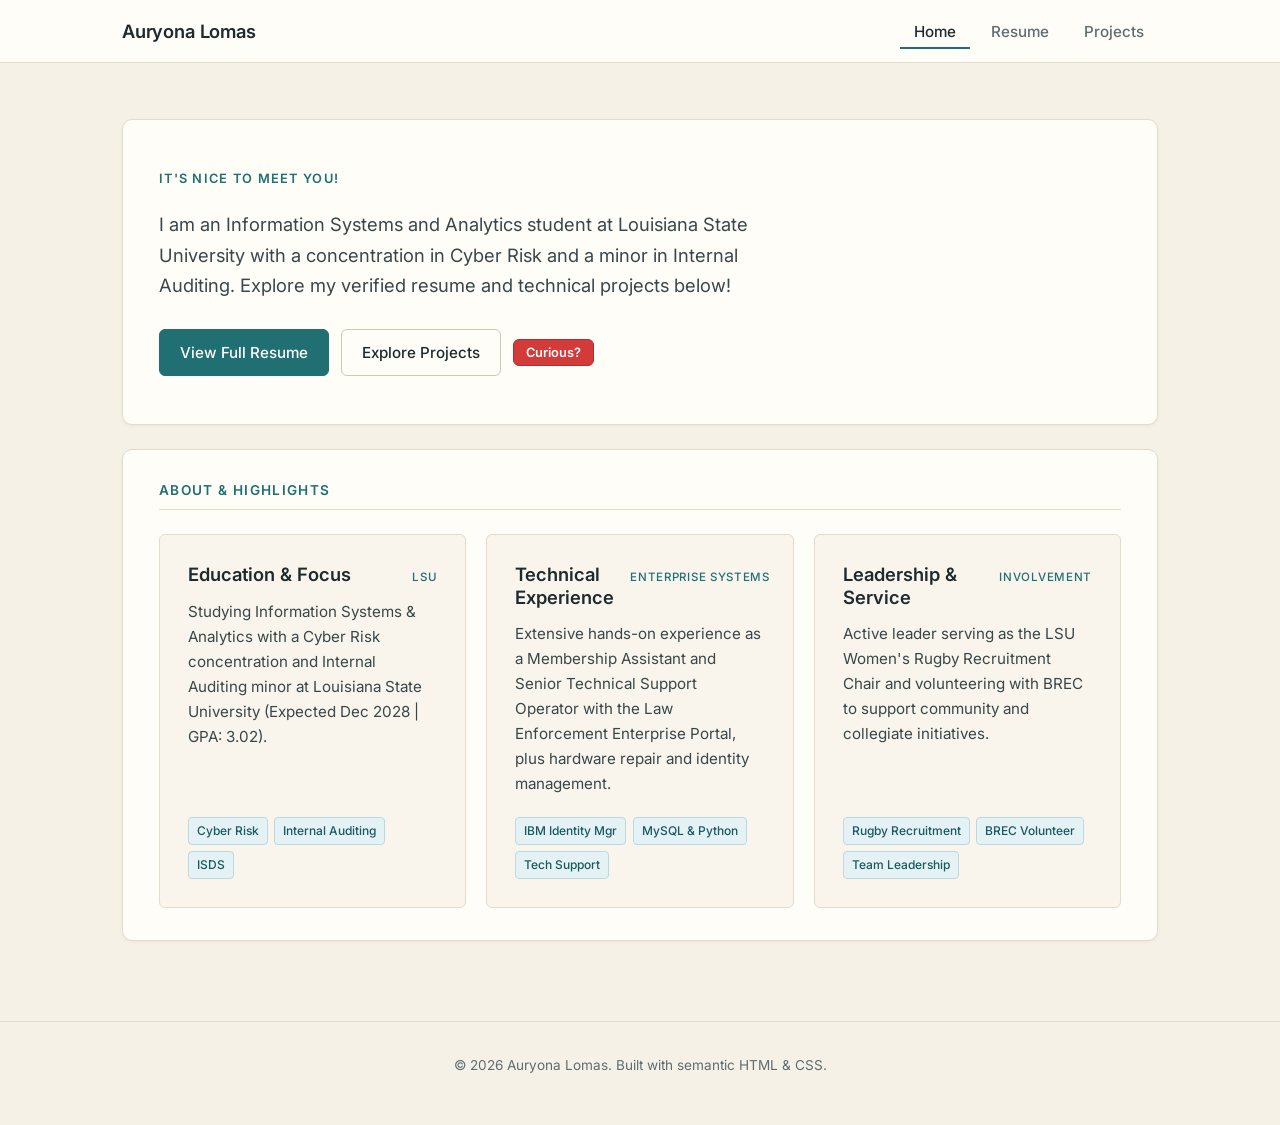
==== commit 6ea29fcb: "This was my attempt at personalizing my website. I definitely need to do research into my options al" ====
--- a/index.html
+++ b/index.html
@@ -33,8 +33,8 @@
   <main>
     <!-- Hero Section -->
     <section class="hero" id="hero">
-      <span class="hero-tag">Welcome to my personal site</span>
-      <h1>Hello, I'm <span style="color: var(--primary);">Auryona Lomas</span></h1>
+      <span class="hero-tag">It's nice to meet you!</span>
+      <h1 class="sr-only">Auryona Lomas</h1>
       <p>
         I am an Information Systems and Analytics student at Louisiana State University with a concentration in
         Cyber Risk and a minor in Internal Auditing. Explore my verified resume and technical projects below!
@@ -42,8 +42,21 @@
       <div class="btn-group">
         <a href="resume.html" class="btn btn-primary">View Full Resume</a>
         <a href="project.html" class="btn btn-secondary">Explore Projects</a>
+        <button type="button" class="no-btn" id="no-btn" aria-haspopup="dialog">Curious?</button>
       </div>
     </section>
+
+    <!-- "Don't click" pop-up with personal facts -->
+    <dialog class="facts-dialog" id="facts-dialog" aria-labelledby="facts-title">
+      <button type="button" class="facts-close" id="facts-close" aria-label="Close">&times;</button>
+      <h2 class="facts-title" id="facts-title">You clicked the button. Bold choice.</h2>
+      <p class="facts-intro">Here are some personal facts about me:</p>
+      <ul class="facts-list">
+        <li>I'm the recruitment chair for LSU Women's Rugby.</li>
+        <li>I've been fixing and building computers since 2020.</li>
+        <li>I volunteer with BREC, Baton Rouge's parks and recreation system.</li>
+      </ul>
+    </dialog>
 
     <!-- Highlights Section -->
     <section id="highlights">
@@ -105,6 +118,25 @@
     <p>&copy; 2026 Auryona Lomas. Built with semantic HTML &amp; CSS.</p>
   </footer>
 
+  <script>
+    // "Curious?" button: opens the floating facts box. Esc, the X, or clicking outside closes it.
+    const factsDialog = document.getElementById('facts-dialog');
+
+    document.getElementById('no-btn').addEventListener('click', () => {
+      factsDialog.showModal();
+    });
+
+    document.getElementById('facts-close').addEventListener('click', () => {
+      factsDialog.close();
+    });
+
+    factsDialog.addEventListener('click', (event) => {
+      if (event.target === factsDialog) {
+        factsDialog.close();
+      }
+    });
+  </script>
+
 </body>
 
 </html>
--- a/styles.css
+++ b/styles.css
@@ -1,43 +1,31 @@
 /* ==========================================================================
-   LSU Dark / Pitch Black Themed Design System
-   Colors: Pitch Black (#000000), LSU Purple (#9955f8 / #461D7C),
-           LSU Yellow/Gold (#FDD023), and Crisp White (#ffffff)
+   Light Professional Design System
+   Cream page, white section containers, teal accent, light blue highlights.
+   Change the Accent variables to re-theme the site.
    ========================================================================== */
 
 :root {
-  /* LSU Purple Accents */
-  --primary: #9955f8;            /* Vibrant Purple for text/icons on dark bg */
-  --primary-hover: #b074ff;      /* Lighter Purple hover */
-  --primary-bg: #461D7C;         /* Official Deep LSU Purple for solid fills */
-  --primary-light: rgba(153, 85, 248, 0.14); /* Purple glow tint */
-  
-  /* LSU Yellow / Gold Accents */
-  --secondary: #FDD023;          /* Official Vibrant LSU Gold */
-  --secondary-hover: #ffe266;    /* Bright Gold hover */
-  --secondary-light: rgba(253, 208, 35, 0.14); /* Warm gold glow */
-  --accent: #FDD023;             /* LSU Gold accent */
-  --accent-text: #FDD023;        /* High-contrast Gold text */
-  
-  /* White Accents */
-  --white: #ffffff;
-  --white-muted: #e2e0ea;
-  
-  /* Pitch Black Backgrounds & Obsidian Surfaces */
-  --bg: #000000;                 /* True Pitch Black page background */
-  --card-bg: #0c0b10;            /* Elevated obsidian black card surface */
-  --card-bg-hover: #15131c;      /* Card hover surface */
-  --dark: #ffffff;               /* Headings are crisp bright white */
-  --text: #dcd8e6;               /* Clean readable silver text */
-  --text-light: #9d97ab;         /* Muted secondary text */
-  --border: #201d2c;             /* Subtle dark border */
-  --border-light: #363148;       /* Lighter border for hover/focus */
-  
-  /* Shadows & Glows */
-  --shadow-sm: 0 2px 6px rgba(0, 0, 0, 0.85);
-  --shadow-md: 0 4px 14px rgba(0, 0, 0, 0.9), 0 0 10px rgba(153, 85, 248, 0.12);
-  --shadow-lg: 0 12px 28px rgba(0, 0, 0, 0.95), 0 0 16px rgba(153, 85, 248, 0.22);
-  --radius: 12px;
-  --transition: all 0.25s cubic-bezier(0.4, 0, 0.2, 1);
+  /* Accent */
+  --accent: #1f6f73;             /* Teal for links, headings labels, active states */
+  --accent-strong: #185a5d;      /* Darker teal for hover */
+  --accent-light: #e4f1f5;       /* Light blue tint for highlights */
+  --accent-border: #bcd9e2;      /* Light blue border */
+  --on-accent: #ffffff;          /* Text on solid teal */
+
+  /* Neutrals */
+  --bg: #f6f1e6;                 /* Cream page background */
+  --surface: #fffdf8;            /* Section containers */
+  --surface-inset: #f9f5ec;      /* Cards nested inside sections */
+  --heading: #1d2b2f;            /* Headings */
+  --text: #37474a;               /* Body text */
+  --text-light: #5e6d70;         /* Secondary text */
+  --border: #e4dccb;             /* Default outline */
+  --border-light: #d2c8b2;       /* Hover/emphasis outline */
+
+  --shadow-sm: 0 1px 3px rgba(60, 50, 30, 0.06);
+  --radius: 6px;
+  --radius-lg: 10px;
+  --transition: color 0.15s ease, background-color 0.15s ease, border-color 0.15s ease;
   --font-family: 'Inter', system-ui, -apple-system, BlinkMacSystemFont, 'Segoe UI', Roboto, sans-serif;
 }
 
@@ -48,13 +36,13 @@
 }
 
 html {
-  background-color: #000000;
+  background-color: var(--bg);
   scroll-behavior: smooth;
 }
 
 body {
   font-family: var(--font-family);
-  background-color: #000000;
+  background-color: var(--bg);
   color: var(--text);
   line-height: 1.65;
   min-height: 100vh;
@@ -62,19 +50,21 @@
   flex-direction: column;
 }
 
+a {
+  color: var(--accent);
+}
+
 /* ==========================================================================
    Header & Navigation
    ========================================================================== */
 
 header {
-  background: rgba(0, 0, 0, 0.92);
-  backdrop-filter: blur(14px);
+  background: rgba(255, 253, 248, 0.95);
+  backdrop-filter: blur(8px);
   position: sticky;
   top: 0;
   z-index: 1000;
-  border-top: 4px solid var(--primary-bg);
   border-bottom: 1px solid var(--border);
-  box-shadow: 0 4px 16px rgba(0, 0, 0, 0.85);
 }
 
 .nav-container {
@@ -87,48 +77,44 @@
 }
 
 .brand {
-  font-size: 1.35rem;
-  font-weight: 700;
-  color: var(--white);
+  font-size: 1.15rem;
+  font-weight: 600;
+  color: var(--heading);
   text-decoration: none;
-  letter-spacing: -0.02em;
+  letter-spacing: -0.01em;
   display: flex;
   align-items: center;
-  gap: 0.25rem;
+  gap: 0.3rem;
 }
 
 .brand span {
-  color: var(--secondary);
-  font-weight: 800;
-  text-shadow: 0 0 12px rgba(253, 208, 35, 0.4);
+  color: var(--heading);
 }
 
 nav ul {
   display: flex;
   list-style: none;
-  gap: 0.75rem;
+  gap: 0.5rem;
 }
 
 nav a {
   text-decoration: none;
-  color: var(--white-muted);
+  color: var(--text-light);
   font-weight: 500;
-  padding: 0.5rem 1rem;
-  border-radius: 8px;
-  position: relative;
+  font-size: 0.95rem;
+  padding: 0.5rem 0.85rem;
+  border-radius: var(--radius);
   transition: var(--transition);
 }
 
 nav a:hover {
-  color: var(--white);
-  background: var(--primary-light);
+  color: var(--heading);
 }
 
 nav a.active {
-  color: var(--secondary);
-  background: var(--primary-light);
-  font-weight: 600;
-  box-shadow: inset 0 -2px 0 var(--secondary);
+  color: var(--heading);
+  box-shadow: inset 0 -2px 0 var(--accent);
+  border-radius: 0;
 }
 
 /* ==========================================================================
@@ -140,316 +126,400 @@
   max-width: 1100px;
   width: 100%;
   margin: 0 auto;
-  padding: 3rem 2rem;
+  padding: 3.5rem 2rem;
 }
 
 h1, h2, h3, h4 {
-  color: var(--white);
-  font-weight: 700;
+  color: var(--heading);
+  font-weight: 600;
   line-height: 1.25;
 }
 
 h1 {
-  font-size: 2.5rem;
+  font-size: 2.4rem;
   margin-bottom: 1rem;
-  letter-spacing: -0.025em;
-}
-
+  letter-spacing: -0.02em;
+}
+
+/* Section headings: small uppercase label with a hairline rule */
 h2 {
-  font-size: 1.75rem;
+  font-size: 0.85rem;
+  font-weight: 600;
+  text-transform: uppercase;
+  letter-spacing: 0.1em;
+  color: var(--accent);
+  padding-bottom: 0.6rem;
+  margin-bottom: 1.5rem;
+  border-bottom: 1px solid var(--border);
+}
+
+p {
+  margin-bottom: 1rem;
+}
+
+/* Every top-level section sits in its own outlined container */
+main > section {
+  background: var(--surface);
+  border: 1px solid var(--border);
+  border-radius: var(--radius-lg);
+  padding: 2rem 2.25rem;
+  margin-bottom: 1.5rem;
+  box-shadow: var(--shadow-sm);
+}
+
+main > section > :last-child {
+  margin-bottom: 0;
+}
+
+/* ==========================================================================
+   Hero Section
+   ========================================================================== */
+
+.hero {
+  padding: 3rem 2.25rem;
+  display: flex;
+  flex-direction: column;
+  align-items: flex-start;
+  gap: 1.25rem;
+}
+
+.hero h1 {
+  font-size: 2.9rem;
+  margin-bottom: 0;
+}
+
+.hero-tag {
+  font-size: 0.8rem;
+  font-weight: 600;
+  text-transform: uppercase;
+  letter-spacing: 0.1em;
+  color: var(--accent);
+}
+
+.hero p {
+  font-size: 1.15rem;
+  color: var(--text);
+  max-width: 640px;
+  margin-bottom: 0.5rem;
+}
+
+/* Visually hidden but still read by screen readers and search engines */
+.sr-only {
+  position: absolute;
+  width: 1px;
+  height: 1px;
+  padding: 0;
+  margin: -1px;
+  overflow: hidden;
+  clip: rect(0, 0, 0, 0);
+  white-space: nowrap;
+  border: 0;
+}
+
+/* Small red "Curious?" button */
+.no-btn {
+  align-self: center;
+  font-family: inherit;
+  font-size: 0.8rem;
+  font-weight: 600;
+  color: #ffffff;
+  background: #d33a3a;
+  border: 1px solid #b52c2c;
+  border-radius: var(--radius);
+  padding: 0.3rem 0.75rem;
+  cursor: pointer;
+  transition: var(--transition);
+}
+
+.no-btn:hover {
+  background: #b52c2c;
+}
+
+.no-btn:focus-visible {
+  outline: 2px solid var(--accent);
+  outline-offset: 2px;
+}
+
+/* Floating facts box */
+.facts-dialog {
+  margin: auto;
+  max-width: 460px;
+  width: calc(100% - 2rem);
+  padding: 2rem 2rem 1.75rem;
+  background: var(--surface);
+  color: var(--text);
+  border: 3px solid var(--heading);
+  border-radius: var(--radius-lg);
+  box-shadow: 6px 6px 0 var(--heading);
+}
+
+.facts-dialog[open] {
+  animation: facts-pop 0.25s ease-out;
+}
+
+.facts-dialog::backdrop {
+  background: rgba(29, 43, 47, 0.45);
+}
+
+@keyframes facts-pop {
+  from { opacity: 0; transform: scale(0.9) rotate(-2deg); }
+  to   { opacity: 1; transform: scale(1) rotate(0); }
+}
+
+.facts-close {
+  position: absolute;
+  top: 0.6rem;
+  right: 0.8rem;
+  background: none;
+  border: none;
+  font-size: 1.6rem;
+  line-height: 1;
+  color: var(--text-light);
+  cursor: pointer;
+}
+
+.facts-close:hover {
+  color: var(--heading);
+}
+
+/* Reset the section-heading label style for the pop-up title */
+.facts-title {
+  font-size: 1.35rem;
+  text-transform: none;
+  letter-spacing: normal;
+  color: var(--heading);
+  border-bottom: none;
+  padding: 0 1.5rem 0 0;
+  margin-bottom: 0.5rem;
+}
+
+.facts-intro {
+  color: var(--text-light);
+  margin-bottom: 0.75rem;
+}
+
+.facts-list {
+  list-style: none;
+  display: flex;
+  flex-direction: column;
+  gap: 0.5rem;
+}
+
+.facts-list li {
+  background: var(--accent-light);
+  border: 1px solid var(--accent-border);
+  border-radius: var(--radius);
+  padding: 0.6rem 0.85rem;
+  color: var(--heading);
+  font-size: 0.95rem;
+}
+
+.btn-group {
+  display: flex;
+  gap: 0.75rem;
+  flex-wrap: wrap;
+}
+
+.btn {
+  display: inline-block;
+  padding: 0.65rem 1.25rem;
+  border-radius: var(--radius);
+  font-family: inherit;
+  font-size: 0.95rem;
+  font-weight: 500;
+  text-decoration: none;
+  transition: var(--transition);
+  cursor: pointer;
+  border: 1px solid transparent;
+}
+
+/* Primary button: solid accent */
+.btn-primary {
+  background-color: var(--accent);
+  color: var(--on-accent);
+  border-color: var(--accent);
+}
+
+.btn-primary:hover {
+  background-color: var(--accent-strong);
+  border-color: var(--accent-strong);
+  color: var(--on-accent);
+}
+
+/* Secondary button: outline */
+.btn-secondary {
+  background-color: transparent;
+  color: var(--heading);
+  border-color: var(--border-light);
+}
+
+.btn-secondary:hover {
+  border-color: var(--text-light);
+  background-color: var(--surface-inset);
+}
+
+/* ==========================================================================
+   Cards & Grids
+   ========================================================================== */
+
+.grid-cards {
+  display: grid;
+  grid-template-columns: repeat(auto-fit, minmax(300px, 1fr));
+  gap: 1.25rem;
+}
+
+.card {
+  background: var(--surface-inset);
+  border: 1px solid var(--border);
+  border-radius: var(--radius);
+  padding: 1.75rem;
+  transition: var(--transition);
+  display: flex;
+  flex-direction: column;
+}
+
+.card:hover {
+  border-color: var(--border-light);
+}
+
+.card-header {
+  display: flex;
+  justify-content: space-between;
+  align-items: baseline;
+  gap: 1rem;
+  margin-bottom: 0.75rem;
+}
+
+.card-title {
+  font-size: 1.15rem;
+  color: var(--heading);
+  text-transform: none;
+  letter-spacing: normal;
+  padding-bottom: 0;
+  margin-bottom: 0;
+  border-bottom: none;
+}
+
+.badge {
+  font-size: 0.72rem;
+  font-weight: 500;
+  text-transform: uppercase;
+  letter-spacing: 0.06em;
+  color: var(--accent);
+  white-space: nowrap;
+}
+
+.card-body {
+  flex: 1;
+  color: var(--text);
+  font-size: 0.95rem;
   margin-bottom: 1.25rem;
+}
+
+.card-tags {
+  display: flex;
+  flex-wrap: wrap;
+  gap: 0.4rem;
+  margin-top: auto;
+}
+
+.tag {
+  color: var(--accent-strong);
+  background: var(--accent-light);
+  font-size: 0.75rem;
+  font-weight: 500;
+  padding: 0.2rem 0.5rem;
+  border-radius: 4px;
+  border: 1px solid var(--accent-border);
+}
+
+/* ==========================================================================
+   Resume Sections
+   ========================================================================== */
+
+.timeline {
+  display: flex;
+  flex-direction: column;
+}
+
+/* Divider between jobs */
+.timeline-item + .timeline-item {
+  border-top: 1px solid var(--border);
+  margin-top: 1.5rem;
+  padding-top: 1.5rem;
+}
+
+.timeline-item {
+  display: grid;
+  grid-template-columns: 1fr auto;
+  column-gap: 1.5rem;
+  align-items: baseline;
+}
+
+.timeline-title {
+  font-size: 1.1rem;
+  margin-bottom: 0.2rem;
+  color: var(--heading);
+  grid-column: 1;
+}
+
+.timeline-subtitle {
+  font-weight: 500;
+  color: var(--text-light);
+  font-size: 0.95rem;
+  margin-bottom: 0;
+  grid-column: 1;
+}
+
+/* Dates sit in the right-hand column on wide screens */
+.timeline-date {
+  font-size: 0.88rem;
+  color: var(--text-light);
+  font-variant-numeric: tabular-nums;
+  white-space: nowrap;
+}
+
+.timeline-item .timeline-date {
+  grid-column: 2;
+  grid-row: 1;
+}
+
+.timeline-item .resume-list {
+  grid-column: 1 / -1;
+}
+
+/* Resume Bullet Lists */
+.resume-list {
+  list-style: none;
+  margin-top: 0.75rem;
+  display: flex;
+  flex-direction: column;
+  gap: 0.4rem;
+}
+
+.resume-list li {
   position: relative;
-  display: inline-block;
-}
-
-/* Purple to Gold accent bar under section headings */
-h2::after {
+  padding-left: 1.1rem;
+  color: var(--text);
+  font-size: 0.95rem;
+  line-height: 1.6;
+}
+
+.resume-list li::before {
   content: '';
   position: absolute;
   left: 0;
-  bottom: -6px;
-  width: 48px;
-  height: 4px;
-  background: linear-gradient(90deg, var(--primary) 0%, var(--secondary) 100%);
-  border-radius: 2px;
-  box-shadow: 0 0 8px rgba(253, 208, 35, 0.35);
-}
-
-p {
-  margin-bottom: 1rem;
-}
-
-/* ==========================================================================
-   Hero Section
-   ========================================================================== */
-
-.hero {
-  padding: 4rem 2.5rem;
-  background: linear-gradient(135deg, #07060a 0%, #110d1a 55%, #050508 100%);
-  border: 1px solid var(--border);
-  border-left: 6px solid var(--primary);
-  border-radius: var(--radius);
-  margin-bottom: 3rem;
-  box-shadow: var(--shadow-md);
-  display: flex;
-  flex-direction: column;
-  align-items: flex-start;
-  gap: 1.5rem;
-  position: relative;
-  overflow: hidden;
-}
-
-.hero::after {
-  content: '';
-  position: absolute;
-  top: -60px;
-  right: -60px;
-  width: 200px;
-  height: 200px;
-  background: radial-gradient(circle, rgba(253, 208, 35, 0.2) 0%, rgba(153, 85, 248, 0.15) 50%, transparent 70%);
-  border-radius: 50%;
-  pointer-events: none;
-}
-
-.hero-tag {
-  display: inline-block;
-  padding: 0.35rem 0.9rem;
-  font-size: 0.85rem;
-  font-weight: 600;
-  color: var(--secondary);
-  background-color: var(--secondary-light);
-  border-radius: 9999px;
-  border: 1px solid rgba(253, 208, 35, 0.45);
-  box-shadow: 0 0 10px rgba(253, 208, 35, 0.15);
-}
-
-.hero p {
-  font-size: 1.2rem;
-  color: var(--text);
-  max-width: 650px;
-}
-
-.btn-group {
-  display: flex;
-  gap: 1rem;
-  flex-wrap: wrap;
-}
-
-.btn {
-  display: inline-block;
-  padding: 0.75rem 1.5rem;
-  border-radius: 8px;
-  font-weight: 600;
-  text-decoration: none;
-  transition: var(--transition);
-  cursor: pointer;
-  border: none;
-}
-
-/* Primary Button: LSU Purple with crisp White text */
-.btn-primary {
-  background-color: var(--primary-bg);
-  color: var(--white);
-  border: 1px solid var(--primary);
-  box-shadow: 0 4px 14px rgba(153, 85, 248, 0.35);
-}
-
-.btn-primary:hover {
-  background-color: #58249c;
-  transform: translateY(-2px);
-  box-shadow: 0 6px 20px rgba(153, 85, 248, 0.5);
-  color: var(--white);
-}
-
-/* Secondary Button: LSU Yellow / Gold */
-.btn-secondary {
-  background-color: var(--secondary);
-  color: #120921;
-  font-weight: 700;
-  box-shadow: 0 4px 14px rgba(253, 208, 35, 0.35);
-}
-
-.btn-secondary:hover {
-  background-color: var(--secondary-hover);
-  transform: translateY(-2px);
-  box-shadow: 0 6px 20px rgba(253, 208, 35, 0.55);
-}
-
-/* ==========================================================================
-   Cards & Grids
-   ========================================================================== */
-
-.grid-cards {
-  display: grid;
-  grid-template-columns: repeat(auto-fit, minmax(320px, 1fr));
-  gap: 1.75rem;
-  margin-top: 2rem;
-}
-
-.card {
-  background: var(--card-bg);
-  border: 1px solid var(--border);
-  border-radius: var(--radius);
-  padding: 2rem;
-  box-shadow: var(--shadow-sm);
-  transition: var(--transition);
-  display: flex;
-  flex-direction: column;
-  position: relative;
-  overflow: hidden;
-}
-
-.card:hover {
-  background: var(--card-bg-hover);
-  transform: translateY(-4px);
-  box-shadow: var(--shadow-lg);
-  border-color: var(--primary);
-}
-
-.card-header {
+  top: 0.8em;
+  width: 5px;
+  height: 1px;
+  background: var(--text-light);
+}
+
+/* Resume Profile Header */
+.resume-header-card {
   display: flex;
   justify-content: space-between;
-  align-items: baseline;
-  margin-bottom: 0.75rem;
-}
-
-.card-title {
-  font-size: 1.25rem;
-  color: var(--white);
-}
-
-.badge {
-  font-size: 0.75rem;
-  font-weight: 600;
-  padding: 0.25rem 0.65rem;
-  border-radius: 6px;
-  background-color: var(--primary-light);
-  color: var(--primary);
-  border: 1px solid rgba(153, 85, 248, 0.35);
-}
-
-.card-body {
-  flex: 1;
-  color: var(--text);
-  margin-bottom: 1.25rem;
-}
-
-.card-tags {
-  display: flex;
-  flex-wrap: wrap;
-  gap: 0.5rem;
-  margin-top: auto;
-}
-
-.tag {
-  background: var(--secondary-light);
-  color: var(--secondary);
-  font-size: 0.75rem;
-  font-weight: 600;
-  padding: 0.25rem 0.55rem;
-  border-radius: 4px;
-  border: 1px solid rgba(253, 208, 35, 0.3);
-}
-
-/* ==========================================================================
-   Resume Sections
-   ========================================================================== */
-
-.resume-section {
-  margin-bottom: 3rem;
-}
-
-.timeline {
-  display: flex;
-  flex-direction: column;
-  gap: 1.75rem;
-  margin-top: 1.5rem;
-  border-left: 2px solid var(--border);
-  padding-left: 1.5rem;
-}
-
-.timeline-item {
-  position: relative;
-}
-
-/* Timeline dot: Purple with glowing Gold ring */
-.timeline-item::before {
-  content: '';
-  position: absolute;
-  left: -1.95rem;
-  top: 0.35rem;
-  width: 12px;
-  height: 12px;
-  border-radius: 50%;
-  background: var(--primary);
-  border: 3px solid #000000;
-  box-shadow: 0 0 0 2px var(--secondary), 0 0 8px rgba(253, 208, 35, 0.4);
-}
-
-.timeline-title {
-  font-size: 1.15rem;
-  margin-bottom: 0.25rem;
-  color: var(--white);
-}
-
-.timeline-subtitle {
-  font-weight: 600;
-  color: var(--primary);
-  font-size: 0.95rem;
-  margin-bottom: 0.4rem;
-}
-
-.timeline-date {
-  display: inline-block;
-  font-size: 0.85rem;
-  color: var(--secondary);
-  background-color: var(--secondary-light);
-  padding: 0.15rem 0.55rem;
-  border-radius: 4px;
-  font-weight: 600;
-  margin-bottom: 0.75rem;
-  border: 1px solid rgba(253, 208, 35, 0.4);
-}
-
-/* Resume Bullet Lists */
-.resume-list {
-  list-style: none;
-  margin-top: 0.6rem;
-  display: flex;
-  flex-direction: column;
-  gap: 0.45rem;
-}
-
-.resume-list li {
-  position: relative;
-  padding-left: 1.25rem;
-  color: var(--text);
-  font-size: 0.95rem;
-  line-height: 1.6;
-}
-
-.resume-list li::before {
-  content: '•';
-  position: absolute;
-  left: 0;
-  top: -0.05rem;
-  color: var(--secondary);
-  font-weight: 700;
-  font-size: 1.15rem;
-}
-
-/* Resume Profile Header Card */
-.resume-header-card {
-  background: var(--card-bg);
-  border: 1px solid var(--border);
-  border-left: 5px solid var(--secondary);
-  border-radius: var(--radius);
-  padding: 2.25rem 2.5rem;
-  margin-bottom: 3rem;
-  box-shadow: var(--shadow-md);
-  display: flex;
-  justify-content: space-between;
-  align-items: center;
+  align-items: flex-end;
   flex-wrap: wrap;
   gap: 1.5rem;
 }
@@ -457,41 +527,31 @@
 .resume-profile-info h1 {
   font-size: 2.4rem;
   margin-bottom: 0.35rem;
-  color: var(--white);
-  letter-spacing: -0.02em;
+  color: var(--heading);
 }
 
 .resume-profile-tagline {
-  color: var(--primary-hover);
+  color: var(--text);
   font-size: 1.05rem;
-  font-weight: 500;
-  margin-bottom: 0.85rem;
+  margin-bottom: 0.75rem;
 }
 
 .resume-contact-bar {
   display: flex;
   flex-wrap: wrap;
   align-items: center;
-  gap: 1.25rem;
+  gap: 0.5rem 1.25rem;
 }
 
 .resume-contact-item {
-  display: inline-flex;
-  align-items: center;
-  gap: 0.5rem;
-  color: var(--text);
+  color: var(--text-light);
   font-size: 0.92rem;
   text-decoration: none;
   transition: var(--transition);
 }
 
-.resume-contact-item:hover {
-  color: var(--secondary);
-}
-
-.resume-contact-item .icon {
-  color: var(--secondary);
-  font-size: 1.05rem;
+a.resume-contact-item:hover {
+  color: var(--accent);
 }
 
 .resume-actions {
@@ -500,142 +560,142 @@
   flex-wrap: wrap;
 }
 
-/* Education Highlight Card */
+/* Education */
 .education-card {
-  background: var(--card-bg);
-  border: 1px solid var(--border);
-  border-radius: var(--radius);
-  padding: 1.75rem 2rem;
   display: flex;
   justify-content: space-between;
-  align-items: flex-start;
+  align-items: baseline;
   flex-wrap: wrap;
-  gap: 1.25rem;
-  margin-top: 1.25rem;
-  box-shadow: var(--shadow-sm);
-  transition: var(--transition);
-}
-
-.education-card:hover {
-  border-color: var(--primary);
-  transform: translateY(-2px);
-  box-shadow: var(--shadow-md);
+  gap: 0.5rem 1.5rem;
 }
 
 .education-main h3 {
-  font-size: 1.25rem;
-  color: var(--white);
-  margin-bottom: 0.25rem;
+  font-size: 1.1rem;
+  color: var(--heading);
+  margin-bottom: 0.2rem;
 }
 
 .education-school {
-  color: var(--primary);
-  font-weight: 600;
-  font-size: 1rem;
-  margin-bottom: 0.35rem;
+  color: var(--text-light);
+  font-weight: 500;
+  font-size: 0.95rem;
+  margin-bottom: 0.2rem;
 }
 
 .education-minor {
   color: var(--text-light);
   font-size: 0.92rem;
+  margin-bottom: 0;
+}
+
+.education-minor strong {
+  color: var(--text);
+  font-weight: 500;
 }
 
 .education-meta {
   display: flex;
   flex-direction: column;
   align-items: flex-end;
-  gap: 0.5rem;
+  gap: 0.2rem;
 }
 
 .badge-gpa {
-  background: var(--secondary-light);
-  color: var(--secondary);
-  border: 1px solid rgba(253, 208, 35, 0.45);
-  font-weight: 700;
-  padding: 0.35rem 0.85rem;
-  border-radius: 9999px;
-  font-size: 0.9rem;
-  letter-spacing: 0.02em;
-  box-shadow: 0 0 10px rgba(253, 208, 35, 0.15);
-}
-
-/* Involvement Cards */
+  color: var(--text-light);
+  font-size: 0.88rem;
+}
+
+/* Involvement */
 .involvement-grid {
   display: grid;
   grid-template-columns: repeat(auto-fit, minmax(280px, 1fr));
-  gap: 1.25rem;
-  margin-top: 1.25rem;
+  gap: 1rem;
 }
 
 .involvement-card {
-  background: var(--card-bg);
+  background: var(--surface-inset);
   border: 1px solid var(--border);
   border-radius: var(--radius);
-  padding: 1.35rem 1.6rem;
-  display: flex;
-  align-items: center;
-  gap: 1rem;
-  box-shadow: var(--shadow-sm);
-  transition: var(--transition);
-}
-
-.involvement-card:hover {
-  border-color: var(--secondary);
-  transform: translateY(-2px);
-  box-shadow: var(--shadow-md);
-}
-
-.involvement-icon {
-  width: 40px;
-  height: 40px;
-  border-radius: 10px;
-  background: var(--primary-light);
-  color: var(--secondary);
-  display: flex;
-  align-items: center;
-  justify-content: center;
-  font-size: 1.2rem;
-  border: 1px solid rgba(153, 85, 248, 0.3);
-  flex-shrink: 0;
+  padding: 1.25rem 1.5rem;
 }
 
 .involvement-info h4 {
-  font-size: 1.05rem;
-  color: var(--white);
+  font-size: 1rem;
+  color: var(--heading);
   margin-bottom: 0.2rem;
 }
 
 .involvement-info p {
-  font-size: 0.88rem;
+  font-size: 0.9rem;
   color: var(--text-light);
   margin-bottom: 0;
 }
 
+/* Skills */
 .skills-list {
   display: flex;
   flex-wrap: wrap;
-  gap: 0.75rem;
-  margin-top: 1.25rem;
+  gap: 0.5rem;
 }
 
 .skill-chip {
-  background: var(--card-bg);
-  border: 1px solid var(--border);
-  color: var(--white);
-  padding: 0.5rem 1.1rem;
-  border-radius: 8px;
+  background: var(--surface);
+  border: 1px solid var(--border-light);
+  color: var(--text);
+  padding: 0.45rem 0.9rem;
+  border-radius: var(--radius);
   font-weight: 500;
   font-size: 0.9rem;
-  box-shadow: var(--shadow-sm);
   transition: var(--transition);
 }
 
 .skill-chip:hover {
-  border-color: var(--secondary);
-  color: var(--secondary);
-  background: var(--secondary-light);
-  transform: translateY(-2px);
-  box-shadow: 0 0 10px rgba(253, 208, 35, 0.25);
+  border-color: var(--accent);
+  color: var(--heading);
+}
+
+button.skill-chip {
+  font-family: inherit;
+  cursor: pointer;
+}
+
+.skill-chip:focus-visible {
+  outline: 2px solid var(--accent);
+  outline-offset: 2px;
+}
+
+.skill-chip[aria-expanded="true"] {
+  background: var(--accent-light);
+  border-color: var(--accent);
+  color: var(--accent-strong);
+}
+
+.skills-hint {
+  font-size: 0.88rem;
+  color: var(--text-light);
+  margin-top: -0.75rem;
+  margin-bottom: 1rem;
+}
+
+.skill-detail {
+  margin-top: 1rem;
+  padding: 1rem 1.25rem;
+  background: var(--accent-light);
+  border: 1px solid var(--accent-border);
+  border-left: 3px solid var(--accent);
+  border-radius: 0 var(--radius) var(--radius) 0;
+}
+
+.skill-detail-title {
+  color: var(--heading);
+  font-size: 1rem;
+  margin-bottom: 0.3rem;
+}
+
+.skill-detail-text {
+  color: var(--text);
+  font-size: 0.95rem;
+  margin-bottom: 0;
 }
 
 /* ==========================================================================
@@ -645,12 +705,11 @@
 footer {
   margin-top: auto;
   border-top: 1px solid var(--border);
-  background: #000000;
+  background: var(--bg);
   padding: 2rem;
   text-align: center;
   color: var(--text-light);
-  font-size: 0.9rem;
-  border-bottom: 4px solid var(--secondary);
+  font-size: 0.85rem;
 }
 
 /* ==========================================================================
@@ -658,6 +717,10 @@
    ========================================================================== */
 
 @media print {
+  .skills-hint, .skill-detail {
+    display: none !important;
+  }
+
   header, footer, .resume-actions, .no-print {
     display: none !important;
   }
@@ -672,10 +735,9 @@
     max-width: 100% !important;
   }
 
-  .resume-header-card, .education-card, .involvement-card, .card {
+  main > section, .resume-header-card, .education-card, .involvement-card, .card {
     background: transparent !important;
     border: none !important;
-    box-shadow: none !important;
     padding: 0 !important;
     margin-bottom: 1.5rem !important;
   }
@@ -684,25 +746,14 @@
     color: #000000 !important;
   }
 
-  h2::after {
-    display: none !important;
-  }
-
-  .timeline {
-    border-left: 2px solid #ccc !important;
-    padding-left: 1rem !important;
-  }
-
-  .timeline-item::before {
-    background: #333333 !important;
-    border-color: #ffffff !important;
-    box-shadow: none !important;
-  }
-
-  .timeline-subtitle, .timeline-date, .resume-contact-item {
+  h2 {
+    color: #000000 !important;
+    border-bottom-color: #cccccc !important;
+  }
+
+  .timeline-subtitle, .timeline-date, .resume-contact-item, .education-school,
+  .education-minor, .badge-gpa, .involvement-info p {
     color: #333333 !important;
-    background: transparent !important;
-    border: none !important;
   }
 
   .resume-list li {
@@ -710,20 +761,13 @@
   }
 
   .resume-list li::before {
-    color: #000000 !important;
+    background: #000000 !important;
   }
 
   .skill-chip {
-    background: #f4f4f4 !important;
+    background: #ffffff !important;
     color: #111111 !important;
-    border: 1px solid #ccc !important;
-    box-shadow: none !important;
-  }
-
-  .badge-gpa {
-    background: #f0f0f0 !important;
-    color: #000000 !important;
-    border: 1px solid #999999 !important;
+    border: 1px solid #cccccc !important;
   }
 }
 
@@ -734,27 +778,29 @@
 @media (max-width: 768px) {
   .nav-container {
     flex-direction: column;
-    gap: 1rem;
+    gap: 0.75rem;
   }
 
   main {
-    padding: 2rem 1rem;
-  }
-
-  h1 {
+    padding: 1.5rem 1rem;
+  }
+
+  main > section, .hero {
+    padding: 1.5rem 1.25rem;
+  }
+
+  h1, .hero h1, .resume-profile-info h1 {
     font-size: 2rem;
   }
 
-  .resume-header-card {
-    padding: 1.5rem;
-  }
-
-  .resume-profile-info h1 {
-    font-size: 2rem;
-  }
-
-  .education-card {
-    padding: 1.25rem;
+  .timeline-item {
+    grid-template-columns: 1fr;
+  }
+
+  .timeline-item .timeline-date {
+    grid-column: 1;
+    grid-row: auto;
+    margin-top: 0.2rem;
   }
 
   .education-meta {
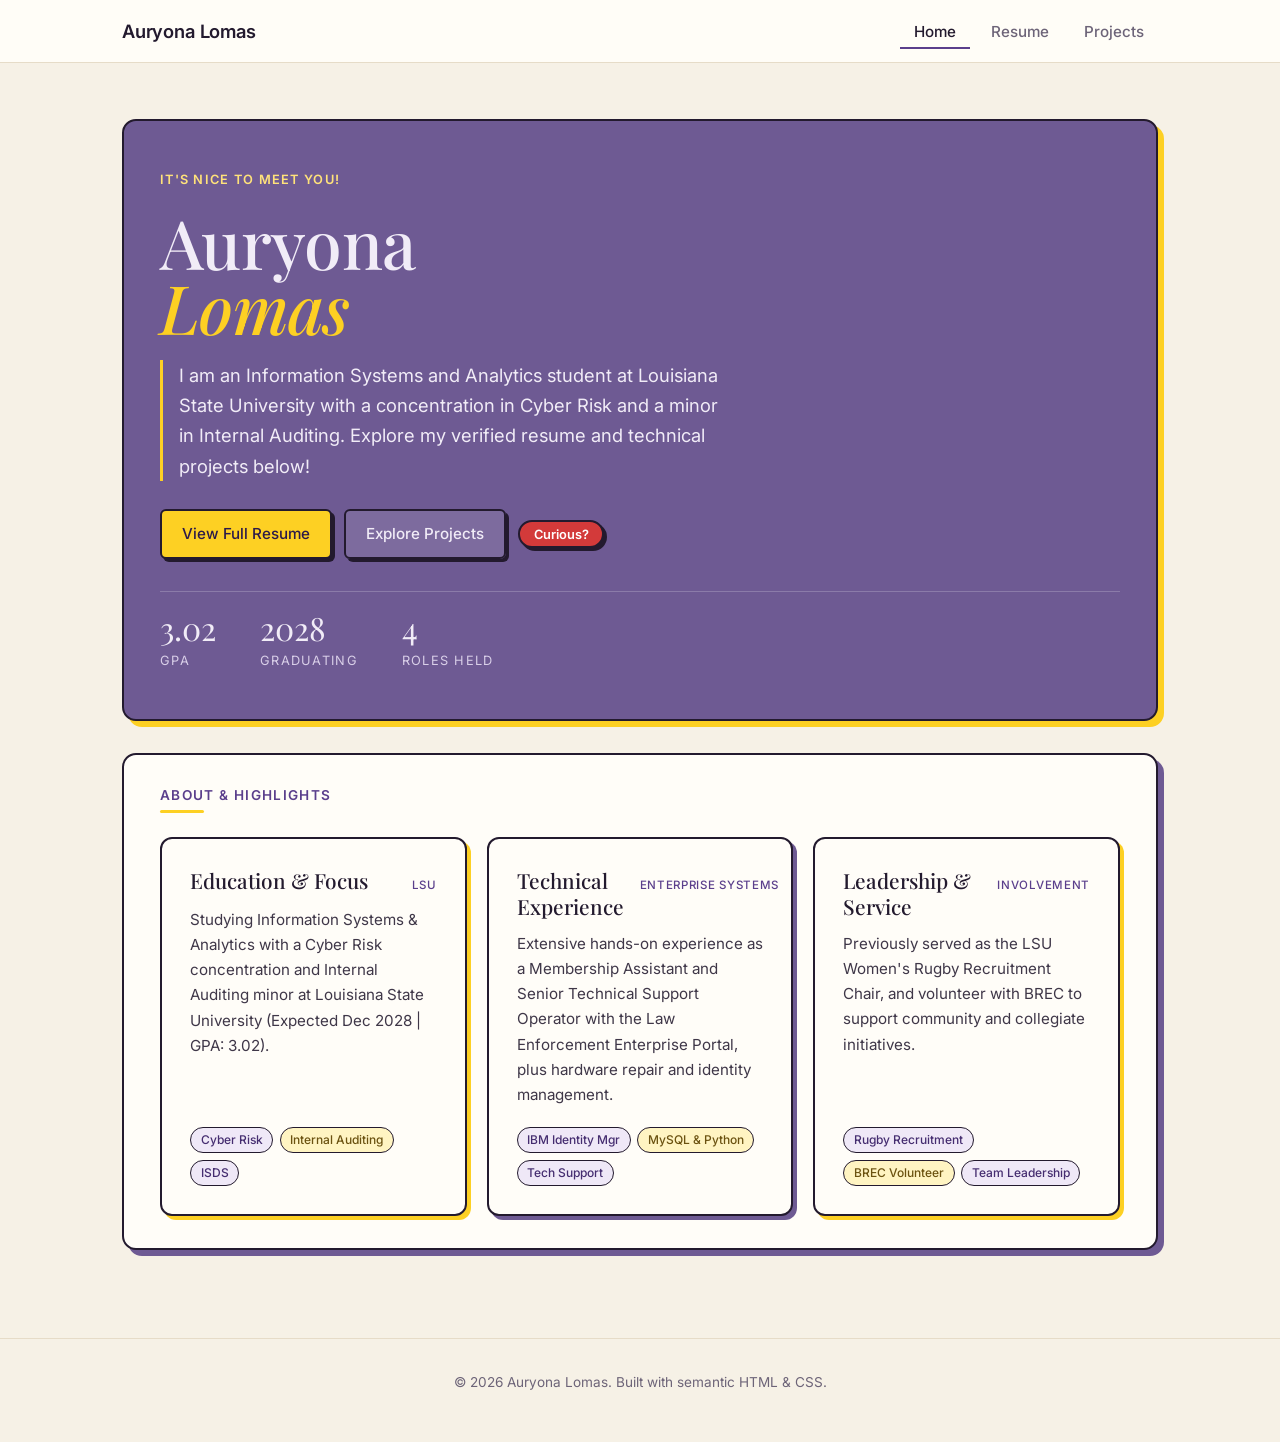
==== commit 1d2558d4: "Redesign with editorial LSU theme and one-page printable resume - Cream background with a soft-purpl" ====
--- a/index.html
+++ b/index.html
@@ -9,7 +9,7 @@
   <title>Auryona Lomas | Personal Portfolio</title>
   <link rel="preconnect" href="https://fonts.googleapis.com">
   <link rel="preconnect" href="https://fonts.gstatic.com" crossorigin>
-  <link href="https://fonts.googleapis.com/css2?family=Inter:wght@400;500;600;700&display=swap" rel="stylesheet">
+  <link href="https://fonts.googleapis.com/css2?family=Inter:wght@400;500;600;700&family=Playfair+Display:ital,wght@0,500;1,500&display=swap" rel="stylesheet">
   <link rel="stylesheet" href="styles.css">
 </head>
 
@@ -34,7 +34,7 @@
     <!-- Hero Section -->
     <section class="hero" id="hero">
       <span class="hero-tag">It's nice to meet you!</span>
-      <h1 class="sr-only">Auryona Lomas</h1>
+      <h1 class="hero-name">Auryona<br><em>Lomas</em></h1>
       <p>
         I am an Information Systems and Analytics student at Louisiana State University with a concentration in
         Cyber Risk and a minor in Internal Auditing. Explore my verified resume and technical projects below!
@@ -44,6 +44,11 @@
         <a href="project.html" class="btn btn-secondary">Explore Projects</a>
         <button type="button" class="no-btn" id="no-btn" aria-haspopup="dialog">Curious?</button>
       </div>
+      <dl class="hero-stats">
+        <div><dt>GPA</dt><dd>3.02</dd></div>
+        <div><dt>Graduating</dt><dd>2028</dd></div>
+        <div><dt>Roles held</dt><dd>4</dd></div>
+      </dl>
     </section>
 
     <!-- "Don't click" pop-up with personal facts -->
@@ -52,8 +57,8 @@
       <h2 class="facts-title" id="facts-title">You clicked the button. Bold choice.</h2>
       <p class="facts-intro">Here are some personal facts about me:</p>
       <ul class="facts-list">
-        <li>I'm the recruitment chair for LSU Women's Rugby.</li>
-        <li>I've been fixing and building computers since 2020.</li>
+        <li>My favorite artists include Pierce the Veil, Childish Gambino, and Heathers: The Musical.</li>
+        <li>I have a growing Pok&eacute;mon card collection that features the Trainer and Galarian Gallery card sets!</li>
         <li>I volunteer with BREC, Baton Rouge's parks and recreation system.</li>
       </ul>
     </dialog>
@@ -100,7 +105,7 @@
             <span class="badge">Involvement</span>
           </div>
           <p class="card-body">
-            Active leader serving as the LSU Women's Rugby Recruitment Chair and volunteering with BREC to support
+            Previously served as the LSU Women's Rugby Recruitment Chair, and volunteer with BREC to support
             community and collegiate initiatives.
           </p>
           <div class="card-tags">
--- a/styles.css
+++ b/styles.css
@@ -1,32 +1,46 @@
 /* ==========================================================================
-   Light Professional Design System
-   Cream page, white section containers, teal accent, light blue highlights.
-   Change the Accent variables to re-theme the site.
+   Editorial LSU Design System
+   Cream page, a soft-purple feature box on the home page, LSU purple and gold accents.
+   Change the Accent / Feature variables to re-theme the site.
    ========================================================================== */
 
 :root {
-  /* Accent */
-  --accent: #1f6f73;             /* Teal for links, headings labels, active states */
-  --accent-strong: #185a5d;      /* Darker teal for hover */
-  --accent-light: #e4f1f5;       /* Light blue tint for highlights */
-  --accent-border: #bcd9e2;      /* Light blue border */
-  --on-accent: #ffffff;          /* Text on solid teal */
+  /* LSU accents */
+  --gold: #fdd023;               /* LSU gold: accent lines, primary buttons */
+  --on-gold: #2b1a4a;            /* Deep purple text on gold */
+  --accent: #5b3f8c;             /* Soft LSU purple: labels, links, active states */
+  --accent-strong: #452d70;      /* Deeper purple for hover and tag text */
+  --accent-light: #efe8f7;       /* Lavender tint for tags, selected skills, facts */
+  --accent-border: #d8cbeb;      /* Lavender border for tinted elements */
+  --on-accent: #ffffff;          /* Text on solid purple */
+
+  /* Soft-purple feature box (home page intro) */
+  --feature: #6e5a93;            /* Muted, softer LSU purple */
+  --feature-border: #5f4d82;
+  --feature-text: #f1ecf7;
+  --feature-muted: #d9cfe8;
+  --feature-gold: #ffe27a;       /* Lighter gold that stays readable on the purple */
+
+  /* Butter yellow tint (pairs with the lavender tint) */
+  --butter: #fff4c2;
+  --butter-text: #6b5210;
 
   /* Neutrals */
-  --bg: #f6f1e6;                 /* Cream page background */
+  --bg: #f6f1e6;                 /* Warm cream page background */
   --surface: #fffdf8;            /* Section containers */
   --surface-inset: #f9f5ec;      /* Cards nested inside sections */
-  --heading: #1d2b2f;            /* Headings */
-  --text: #37474a;               /* Body text */
-  --text-light: #5e6d70;         /* Secondary text */
-  --border: #e4dccb;             /* Default outline */
-  --border-light: #d2c8b2;       /* Hover/emphasis outline */
+  --heading: #231a2e;            /* Headings */
+  --text: #3f3748;               /* Body text */
+  --text-light: #6d6478;         /* Secondary text */
+  --border: #e6dcc8;             /* Default outline */
+  --border-light: #d2c6ae;       /* Hover/emphasis outline */
 
   --shadow-sm: 0 1px 3px rgba(60, 50, 30, 0.06);
   --radius: 6px;
   --radius-lg: 10px;
   --transition: color 0.15s ease, background-color 0.15s ease, border-color 0.15s ease;
   --font-family: 'Inter', system-ui, -apple-system, BlinkMacSystemFont, 'Segoe UI', Roboto, sans-serif;
+  --font-display: 'Playfair Display', Georgia, 'Times New Roman', serif;
 }
 
 *, *::before, *::after {
@@ -136,9 +150,11 @@
 }
 
 h1 {
-  font-size: 2.4rem;
+  font-family: var(--font-display);
+  font-weight: 500;
+  font-size: 2.6rem;
   margin-bottom: 1rem;
-  letter-spacing: -0.02em;
+  letter-spacing: -0.01em;
 }
 
 /* Section headings: small uppercase label with a hairline rule */
@@ -175,6 +191,12 @@
    Hero Section
    ========================================================================== */
 
+main > section.hero {
+  background: var(--feature);
+  border-color: var(--feature-border);
+  color: var(--feature-text);
+}
+
 .hero {
   padding: 3rem 2.25rem;
   display: flex;
@@ -183,9 +205,18 @@
   gap: 1.25rem;
 }
 
-.hero h1 {
-  font-size: 2.9rem;
+.hero-name {
+  font-size: 4.25rem;
+  line-height: 0.95;
   margin-bottom: 0;
+}
+
+.hero .hero-name {
+  color: var(--feature-text);
+}
+
+.hero-name em {
+  color: var(--gold);
 }
 
 .hero-tag {
@@ -193,14 +224,47 @@
   font-weight: 600;
   text-transform: uppercase;
   letter-spacing: 0.1em;
-  color: var(--accent);
+  color: var(--feature-gold);
 }
 
 .hero p {
   font-size: 1.15rem;
-  color: var(--text);
-  max-width: 640px;
+  color: var(--feature-text);
+  max-width: 560px;
   margin-bottom: 0.5rem;
+  padding-left: 1rem;
+  border-left: 3px solid var(--gold);
+}
+
+/* Stats row under the intro */
+.hero-stats {
+  display: flex;
+  flex-wrap: wrap;
+  gap: 1.5rem 2.75rem;
+  width: 100%;
+  margin-top: 0.75rem;
+  padding-top: 1.25rem;
+  border-top: 1px solid rgba(255, 255, 255, 0.2);
+}
+
+.hero-stats dd {
+  font-family: var(--font-display);
+  font-size: 2rem;
+  line-height: 1;
+  color: var(--feature-text);
+}
+
+.hero-stats dt {
+  font-size: 0.8rem;
+  text-transform: uppercase;
+  letter-spacing: 0.1em;
+  color: var(--feature-muted);
+  margin-top: 0.35rem;
+}
+
+.hero-stats div {
+  display: flex;
+  flex-direction: column-reverse;
 }
 
 /* Visually hidden but still read by screen readers and search engines */
@@ -248,9 +312,9 @@
   padding: 2rem 2rem 1.75rem;
   background: var(--surface);
   color: var(--text);
-  border: 3px solid var(--heading);
+  border: 2px solid var(--border-light);
   border-radius: var(--radius-lg);
-  box-shadow: 6px 6px 0 var(--heading);
+  box-shadow: 6px 6px 0 var(--feature);
 }
 
 .facts-dialog[open] {
@@ -258,7 +322,7 @@
 }
 
 .facts-dialog::backdrop {
-  background: rgba(29, 43, 47, 0.45);
+  background: rgba(35, 26, 46, 0.45);
 }
 
 @keyframes facts-pop {
@@ -284,7 +348,9 @@
 
 /* Reset the section-heading label style for the pop-up title */
 .facts-title {
-  font-size: 1.35rem;
+  font-family: var(--font-display);
+  font-weight: 500;
+  font-size: 1.5rem;
   text-transform: none;
   letter-spacing: normal;
   color: var(--heading);
@@ -335,15 +401,15 @@
 
 /* Primary button: solid accent */
 .btn-primary {
-  background-color: var(--accent);
-  color: var(--on-accent);
-  border-color: var(--accent);
+  background-color: var(--gold);
+  color: var(--on-gold);
+  border-color: var(--gold);
 }
 
 .btn-primary:hover {
-  background-color: var(--accent-strong);
-  border-color: var(--accent-strong);
-  color: var(--on-accent);
+  background-color: var(--feature-gold);
+  border-color: var(--feature-gold);
+  color: var(--on-gold);
 }
 
 /* Secondary button: outline */
@@ -356,6 +422,16 @@
 .btn-secondary:hover {
   border-color: var(--text-light);
   background-color: var(--surface-inset);
+}
+
+.hero .btn-secondary {
+  color: var(--feature-text);
+  border-color: rgba(255, 255, 255, 0.45);
+}
+
+.hero .btn-secondary:hover {
+  border-color: var(--feature-text);
+  background-color: rgba(255, 255, 255, 0.1);
 }
 
 /* ==========================================================================
@@ -391,7 +467,9 @@
 }
 
 .card-title {
-  font-size: 1.15rem;
+  font-family: var(--font-display);
+  font-weight: 500;
+  font-size: 1.3rem;
   color: var(--heading);
   text-transform: none;
   letter-spacing: normal;
@@ -713,61 +791,398 @@
 }
 
 /* ==========================================================================
+   Sticker Style
+   Bold outlines with solid purple and gold offset shadows, alternating.
+   ========================================================================== */
+
+main > section {
+  border: 2px solid var(--heading);
+  border-radius: 14px;
+  box-shadow: 6px 6px 0 var(--gold);
+  margin-bottom: 2rem;
+}
+
+main > section:nth-of-type(even) {
+  box-shadow: 6px 6px 0 var(--feature);
+}
+
+main > section.hero {
+  border-color: var(--heading);
+  box-shadow: 6px 6px 0 var(--gold);
+}
+
+/* Section labels get a short gold bar instead of a full rule */
+h2 {
+  position: relative;
+  border-bottom: none;
+  padding-bottom: 0.6rem;
+}
+
+h2::after {
+  content: '';
+  position: absolute;
+  left: 0;
+  bottom: 0;
+  width: 44px;
+  height: 3px;
+  border-radius: 2px;
+  background: var(--gold);
+}
+
+.card-title::after,
+.facts-title::after {
+  content: none;
+}
+
+/* Cards inside sections */
+.card,
+.involvement-card {
+  background: var(--surface);
+  border: 2px solid var(--heading);
+  border-radius: 12px;
+  box-shadow: 4px 4px 0 var(--gold);
+}
+
+.grid-cards > :nth-child(even),
+.involvement-grid > :nth-child(even) {
+  box-shadow: 4px 4px 0 var(--feature);
+}
+
+.card:hover {
+  border-color: var(--heading);
+}
+
+/* Pill tags, alternating lavender and butter */
+.tag {
+  background: var(--accent-light);
+  color: var(--accent-strong);
+  border: 1.5px solid var(--heading);
+  border-radius: 999px;
+  padding: 0.15rem 0.6rem;
+}
+
+.card-tags .tag:nth-child(even) {
+  background: var(--butter);
+  color: var(--butter-text);
+}
+
+/* Buttons: sticker shadow that presses in on click */
+.btn,
+.no-btn {
+  border: 2px solid var(--heading);
+  box-shadow: 3px 3px 0 var(--heading);
+  transition: transform 0.12s ease, box-shadow 0.12s ease, background-color 0.15s ease, color 0.15s ease;
+}
+
+.btn-primary,
+.btn-primary:hover,
+.btn-secondary,
+.btn-secondary:hover,
+.no-btn:hover {
+  border-color: var(--heading);
+}
+
+.btn:hover,
+.no-btn:hover {
+  transform: translate(1px, 1px);
+  box-shadow: 2px 2px 0 var(--heading);
+}
+
+.btn:active,
+.no-btn:active {
+  transform: translate(3px, 3px);
+  box-shadow: 0 0 0 var(--heading);
+}
+
+.hero .btn-secondary,
+.hero .btn-secondary:hover {
+  border-color: var(--heading);
+  background-color: rgba(255, 255, 255, 0.1);
+}
+
+.no-btn {
+  border-radius: 999px;
+  padding: 0.3rem 0.85rem;
+}
+
+/* Skills */
+.skill-chip {
+  border: 1.5px solid var(--heading);
+  border-radius: 999px;
+}
+
+.skill-chip:hover {
+  border-color: var(--heading);
+}
+
+.skill-chip[aria-expanded="true"] {
+  border-color: var(--heading);
+  box-shadow: 2px 2px 0 var(--gold);
+}
+
+.skill-detail {
+  background: var(--accent-light);
+  border: 2px solid var(--heading);
+  border-radius: 12px;
+  box-shadow: 4px 4px 0 var(--gold);
+}
+
+/* "Curious?" pop-up */
+.facts-dialog {
+  border: 2px solid var(--heading);
+}
+
+.facts-list li {
+  border: 1.5px solid var(--heading);
+}
+
+.facts-list li:nth-child(even) {
+  background: var(--butter);
+}
+
+@media (prefers-reduced-motion: reduce) {
+  .btn, .no-btn {
+    transition: none;
+  }
+}
+
+/* ==========================================================================
    Print Styles (Optimized Clean Export)
    ========================================================================== */
 
 @media print {
-  .skills-hint, .skill-detail {
+  @page {
+    size: letter;
+    margin: 0.5in 0.6in;
+  }
+
+  html, body {
+    background: #ffffff !important;
+    color: #1a1a1a !important;
+    font-size: 10pt;
+    line-height: 1.35;
+  }
+
+  * {
+    box-shadow: none !important;
+  }
+
+  a {
+    color: inherit !important;
+    text-decoration: none !important;
+  }
+
+  /* Only the resume content prints */
+  header, footer, .no-print, .resume-actions, .skills-hint, .skill-detail {
     display: none !important;
-  }
-
-  header, footer, .resume-actions, .no-print {
-    display: none !important;
-  }
-
-  body, html {
-    background: #ffffff !important;
-    color: #111111 !important;
   }
 
   main {
     padding: 0 !important;
-    max-width: 100% !important;
-  }
-
-  main > section, .resume-header-card, .education-card, .involvement-card, .card {
-    background: transparent !important;
+    max-width: none !important;
+  }
+
+  main > section {
+    background: none !important;
     border: none !important;
+    border-radius: 0 !important;
     padding: 0 !important;
-    margin-bottom: 1.5rem !important;
-  }
-
-  h1, h2, h3, h4, .timeline-title {
-    color: #000000 !important;
-  }
-
+    margin: 0 0 12pt !important;
+  }
+
+  /* Header: centered name, one contact line */
+  .resume-header-card {
+    display: block !important;
+    text-align: center;
+    margin-bottom: 10pt !important;
+  }
+
+  .resume-profile-info h1 {
+    font-size: 25pt !important;
+    color: #231a2e !important;
+    margin: 0 0 2pt !important;
+  }
+
+  .resume-profile-tagline {
+    font-size: 10pt !important;
+    color: #333333 !important;
+    margin: 0 0 3pt !important;
+  }
+
+  .resume-contact-bar {
+    justify-content: center;
+    gap: 0 !important;
+  }
+
+  .resume-contact-item {
+    font-size: 10pt !important;
+    color: #333333 !important;
+  }
+
+  .resume-contact-item + .resume-contact-item::before {
+    content: "|";
+    margin: 0 6pt;
+    color: #999999;
+  }
+
+  /* Section headings: purple label with a thin rule */
   h2 {
-    color: #000000 !important;
-    border-bottom-color: #cccccc !important;
-  }
-
-  .timeline-subtitle, .timeline-date, .resume-contact-item, .education-school,
-  .education-minor, .badge-gpa, .involvement-info p {
+    font-family: var(--font-family);
+    font-size: 11pt !important;
+    letter-spacing: 0.08em;
+    color: #461d7c !important;
+    border-bottom: 1px solid #b9b0c9 !important;
+    padding-bottom: 2pt !important;
+    margin-bottom: 5pt !important;
+    -webkit-print-color-adjust: exact;
+    print-color-adjust: exact;
+  }
+
+  h2::after {
+    display: none !important;
+  }
+
+  h3, h4, .timeline-title {
+    color: #1a1a1a !important;
+  }
+
+  /* Education: degree on the left, dates and GPA on the right */
+  .education-card {
+    display: flex !important;
+    justify-content: space-between;
+    align-items: flex-start !important;
+    gap: 12pt !important;
+  }
+
+  .education-main h3 {
+    font-size: 11pt !important;
+    margin: 0 !important;
+  }
+
+  .education-school, .education-minor {
+    font-size: 10pt !important;
     color: #333333 !important;
+    margin: 0 !important;
+  }
+
+  .education-meta {
+    align-items: flex-end !important;
+    gap: 0 !important;
+  }
+
+  .education-meta .timeline-date, .badge-gpa {
+    font-size: 10pt !important;
+    color: #333333 !important;
+  }
+
+  /* Experience: title left, dates right, tight bullets */
+  .timeline-item {
+    display: grid !important;
+    grid-template-columns: 1fr auto !important;
+    break-inside: avoid;
+  }
+
+  .timeline-item + .timeline-item {
+    margin-top: 8pt !important;
+    padding-top: 0 !important;
+    border-top: none !important;
+  }
+
+  .timeline-item .timeline-date {
+    grid-column: 2 !important;
+    grid-row: 1 !important;
+    margin: 0 !important;
+    font-size: 10pt !important;
+    color: #333333 !important;
+  }
+
+  .timeline-title {
+    font-size: 11pt !important;
+    margin: 0 !important;
+  }
+
+  .timeline-subtitle {
+    font-size: 10pt !important;
+    font-style: italic;
+    font-weight: 400 !important;
+    color: #444444 !important;
+  }
+
+  .resume-list {
+    margin-top: 2pt !important;
+    gap: 0 !important;
   }
 
   .resume-list li {
+    font-size: 10pt !important;
+    line-height: 1.4 !important;
+    padding-left: 10pt !important;
     color: #222222 !important;
   }
 
   .resume-list li::before {
-    background: #000000 !important;
+    content: "•";
+    width: auto;
+    height: auto;
+    top: 0;
+    background: none !important;
+    color: #1a1a1a;
+  }
+
+  /* Skills: one comma-separated line */
+  .skills-list {
+    display: block !important;
   }
 
   .skill-chip {
-    background: #ffffff !important;
-    color: #111111 !important;
-    border: 1px solid #cccccc !important;
+    display: inline !important;
+    background: none !important;
+    border: none !important;
+    border-radius: 0 !important;
+    padding: 0 !important;
+    font-size: 10pt !important;
+    font-weight: 400 !important;
+    color: #222222 !important;
+  }
+
+  .skill-chip:not(:last-child)::after {
+    content: ", ";
+  }
+
+  /* Involvement: one bulleted line each */
+  .involvement-grid {
+    display: block !important;
+  }
+
+  .involvement-card {
+    background: none !important;
+    border: none !important;
+    border-radius: 0 !important;
+    padding: 0 0 0 10pt !important;
+    margin: 0 0 1pt !important;
+    position: relative;
+    break-inside: avoid;
+  }
+
+  .involvement-card::before {
+    content: "•";
+    position: absolute;
+    left: 0;
+    font-size: 10pt;
+  }
+
+  .involvement-info h4, .involvement-info p {
+    display: inline;
+    font-size: 10pt !important;
+    color: #222222 !important;
+  }
+
+  .involvement-info h4 {
+    font-weight: 600;
+  }
+
+  .involvement-info p::before {
+    content: " – ";
   }
 }
 
@@ -789,8 +1204,20 @@
     padding: 1.5rem 1.25rem;
   }
 
-  h1, .hero h1, .resume-profile-info h1 {
+  h1, .resume-profile-info h1 {
     font-size: 2rem;
+  }
+
+  .hero-name {
+    font-size: 3rem;
+  }
+
+  .hero-stats {
+    gap: 1rem 1.5rem;
+  }
+
+  .hero-stats dd {
+    font-size: 1.6rem;
   }
 
   .timeline-item {
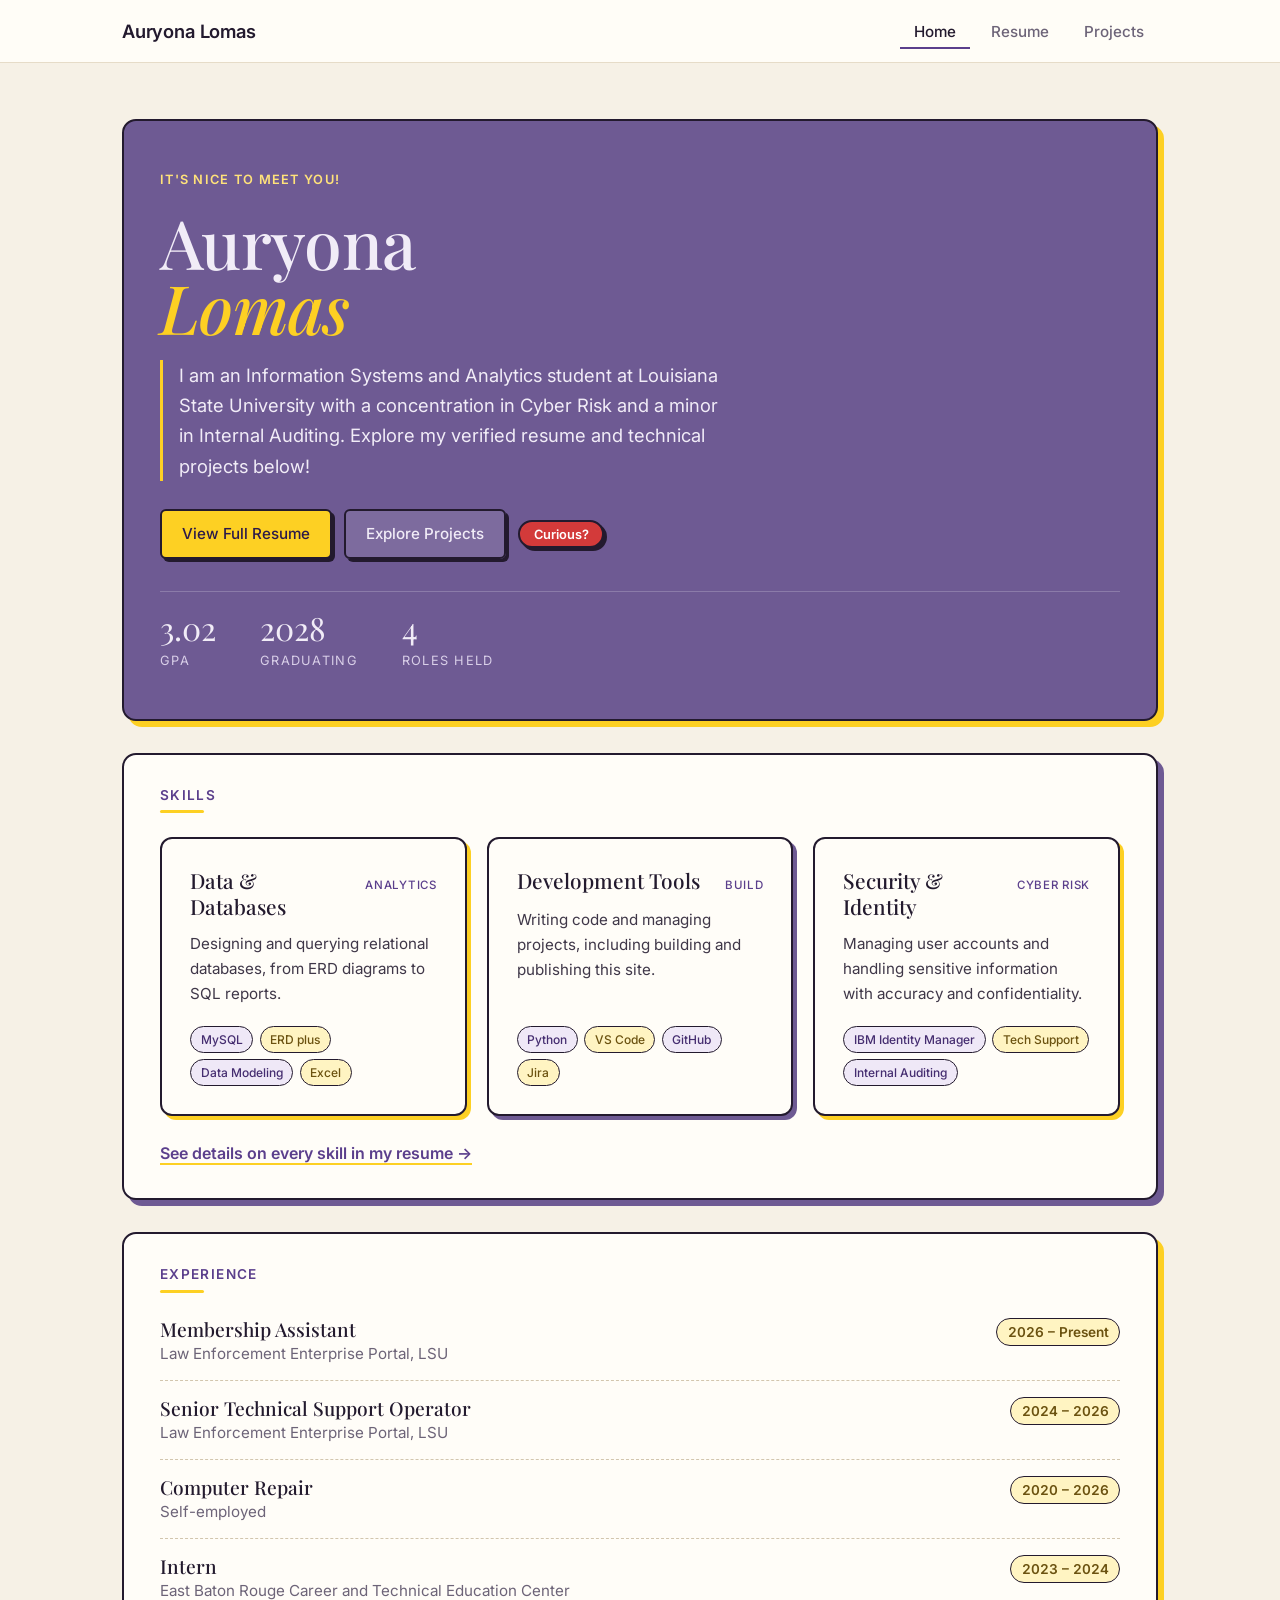
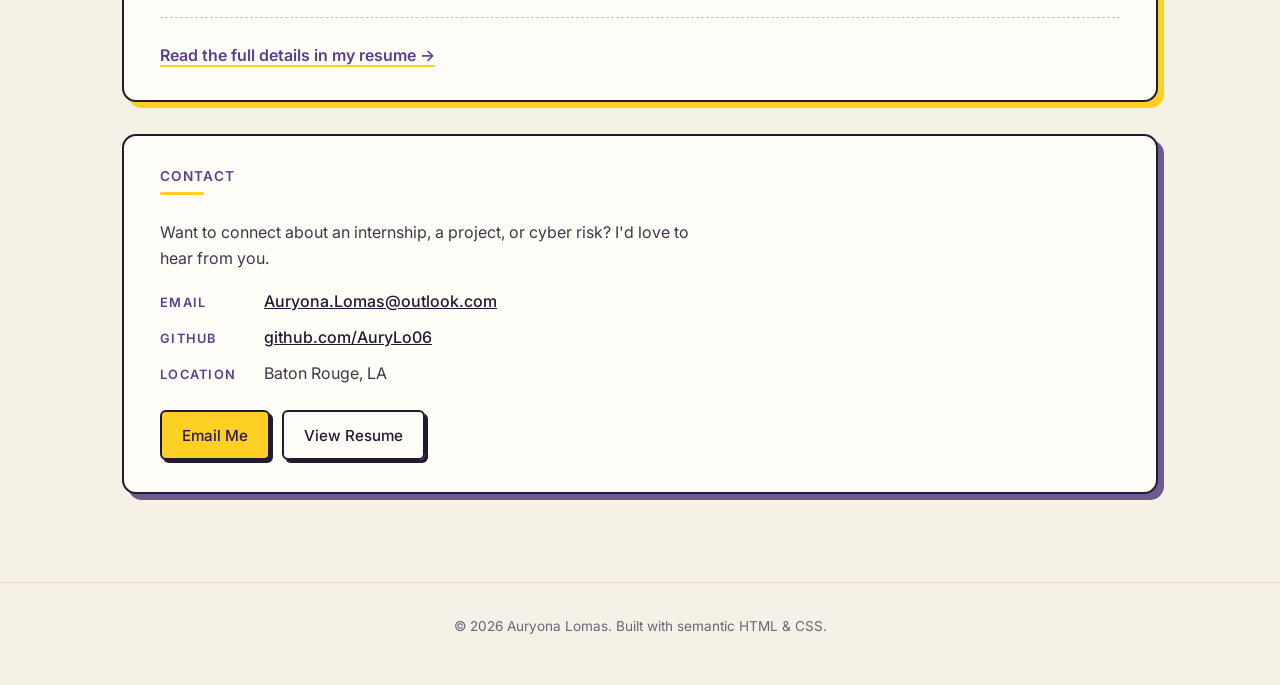
==== commit b59dda17: "Add skills, experience, and contact sections to home page Also lets card grids shrink so nothing ove" ====
--- a/index.html
+++ b/index.html
@@ -10,6 +10,7 @@
   <link rel="preconnect" href="https://fonts.googleapis.com">
   <link rel="preconnect" href="https://fonts.gstatic.com" crossorigin>
   <link href="https://fonts.googleapis.com/css2?family=Inter:wght@400;500;600;700&family=Playfair+Display:ital,wght@0,500;1,500&display=swap" rel="stylesheet">
+  <link rel="icon" href="favicon.svg" type="image/svg+xml">
   <link rel="stylesheet" href="styles.css">
 </head>
 
@@ -32,7 +33,7 @@
   <!-- Main Content -->
   <main>
     <!-- Hero Section -->
-    <section class="hero" id="hero">
+    <section class="hero" id="profile" aria-label="Profile">
       <span class="hero-tag">It's nice to meet you!</span>
       <h1 class="hero-name">Auryona<br><em>Lomas</em></h1>
       <p>
@@ -51,7 +52,7 @@
       </dl>
     </section>
 
-    <!-- "Don't click" pop-up with personal facts -->
+    <!-- "Curious?" pop-up with personal facts -->
     <dialog class="facts-dialog" id="facts-dialog" aria-labelledby="facts-title">
       <button type="button" class="facts-close" id="facts-close" aria-label="Close">&times;</button>
       <h2 class="facts-title" id="facts-title">You clicked the button. Bold choice.</h2>
@@ -63,57 +64,102 @@
       </ul>
     </dialog>
 
-    <!-- Highlights Section -->
-    <section id="highlights">
-      <h2>About & Highlights</h2>
+    <!-- Skills Section -->
+    <section id="skills">
+      <h2>Skills</h2>
       <div class="grid-cards">
         <div class="card">
           <div class="card-header">
-            <h3 class="card-title">Education & Focus</h3>
-            <span class="badge">LSU</span>
+            <h3 class="card-title">Data &amp; Databases</h3>
+            <span class="badge">Analytics</span>
           </div>
-          <p class="card-body">
-            Studying Information Systems &amp; Analytics with a Cyber Risk concentration and Internal Auditing minor
-            at Louisiana State University (Expected Dec 2028 | GPA: 3.02).
-          </p>
+          <p class="card-body">Designing and querying relational databases, from ERD diagrams to SQL reports.</p>
           <div class="card-tags">
-            <span class="tag">Cyber Risk</span>
-            <span class="tag">Internal Auditing</span>
-            <span class="tag">ISDS</span>
+            <span class="tag">MySQL</span>
+            <span class="tag">ERD plus</span>
+            <span class="tag">Data Modeling</span>
+            <span class="tag">Excel</span>
           </div>
         </div>
 
         <div class="card">
           <div class="card-header">
-            <h3 class="card-title">Technical Experience</h3>
-            <span class="badge">Enterprise Systems</span>
+            <h3 class="card-title">Development Tools</h3>
+            <span class="badge">Build</span>
           </div>
-          <p class="card-body">
-            Extensive hands-on experience as a Membership Assistant and Senior Technical Support Operator with the
-            Law Enforcement Enterprise Portal, plus hardware repair and identity management.
-          </p>
+          <p class="card-body">Writing code and managing projects, including building and publishing this site.</p>
           <div class="card-tags">
-            <span class="tag">IBM Identity Mgr</span>
-            <span class="tag">MySQL &amp; Python</span>
-            <span class="tag">Tech Support</span>
+            <span class="tag">Python</span>
+            <span class="tag">VS Code</span>
+            <span class="tag">GitHub</span>
+            <span class="tag">Jira</span>
           </div>
         </div>
 
         <div class="card">
           <div class="card-header">
-            <h3 class="card-title">Leadership & Service</h3>
-            <span class="badge">Involvement</span>
+            <h3 class="card-title">Security &amp; Identity</h3>
+            <span class="badge">Cyber Risk</span>
           </div>
-          <p class="card-body">
-            Previously served as the LSU Women's Rugby Recruitment Chair, and volunteer with BREC to support
-            community and collegiate initiatives.
-          </p>
+          <p class="card-body">Managing user accounts and handling sensitive information with accuracy and confidentiality.</p>
           <div class="card-tags">
-            <span class="tag">Rugby Recruitment</span>
-            <span class="tag">BREC Volunteer</span>
-            <span class="tag">Team Leadership</span>
+            <span class="tag">IBM Identity Manager</span>
+            <span class="tag">Tech Support</span>
+            <span class="tag">Internal Auditing</span>
           </div>
         </div>
+      </div>
+      <p class="section-link"><a href="resume.html#skills">See details on every skill in my resume &rarr;</a></p>
+    </section>
+
+    <!-- Experience Section -->
+    <section id="experience">
+      <h2>Experience</h2>
+      <ul class="summary-list">
+        <li>
+          <div>
+            <h3 class="summary-title">Membership Assistant</h3>
+            <p class="summary-org">Law Enforcement Enterprise Portal, LSU</p>
+          </div>
+          <span class="summary-date">2026 &ndash; Present</span>
+        </li>
+        <li>
+          <div>
+            <h3 class="summary-title">Senior Technical Support Operator</h3>
+            <p class="summary-org">Law Enforcement Enterprise Portal, LSU</p>
+          </div>
+          <span class="summary-date">2024 &ndash; 2026</span>
+        </li>
+        <li>
+          <div>
+            <h3 class="summary-title">Computer Repair</h3>
+            <p class="summary-org">Self-employed</p>
+          </div>
+          <span class="summary-date">2020 &ndash; 2026</span>
+        </li>
+        <li>
+          <div>
+            <h3 class="summary-title">Intern</h3>
+            <p class="summary-org">East Baton Rouge Career and Technical Education Center</p>
+          </div>
+          <span class="summary-date">2023 &ndash; 2024</span>
+        </li>
+      </ul>
+      <p class="section-link"><a href="resume.html#experience">Read the full details in my resume &rarr;</a></p>
+    </section>
+
+    <!-- Contact Section -->
+    <section id="contact">
+      <h2>Contact</h2>
+      <p class="contact-intro">Want to connect about an internship, a project, or cyber risk? I'd love to hear from you.</p>
+      <ul class="contact-list">
+        <li><span class="contact-label">Email</span><a href="mailto:Auryona.Lomas@outlook.com">Auryona.Lomas@outlook.com</a></li>
+        <li><span class="contact-label">GitHub</span><a href="https://github.com/AuryLo06">github.com/AuryLo06</a></li>
+        <li><span class="contact-label">Location</span><span>Baton Rouge, LA</span></li>
+      </ul>
+      <div class="btn-group">
+        <a href="mailto:Auryona.Lomas@outlook.com" class="btn btn-primary">Email Me</a>
+        <a href="resume.html" class="btn btn-secondary">View Resume</a>
       </div>
     </section>
   </main>
--- a/styles.css
+++ b/styles.css
@@ -440,7 +440,7 @@
 
 .grid-cards {
   display: grid;
-  grid-template-columns: repeat(auto-fit, minmax(300px, 1fr));
+  grid-template-columns: repeat(auto-fit, minmax(min(300px, 100%), 1fr));
   gap: 1.25rem;
 }
 
@@ -686,7 +686,7 @@
 /* Involvement */
 .involvement-grid {
   display: grid;
-  grid-template-columns: repeat(auto-fit, minmax(280px, 1fr));
+  grid-template-columns: repeat(auto-fit, minmax(min(280px, 100%), 1fr));
   gap: 1rem;
 }
 
@@ -788,6 +788,104 @@
   text-align: center;
   color: var(--text-light);
   font-size: 0.85rem;
+}
+
+/* ==========================================================================
+   Home Page Sections (skills, experience, contact)
+   ========================================================================== */
+
+.section-link {
+  margin-top: 1.5rem;
+  font-weight: 600;
+}
+
+.section-link a {
+  color: var(--accent);
+  text-decoration: none;
+  border-bottom: 2px solid var(--gold);
+}
+
+.section-link a:hover {
+  color: var(--accent-strong);
+}
+
+.summary-list {
+  list-style: none;
+}
+
+.summary-list li {
+  display: flex;
+  justify-content: space-between;
+  align-items: baseline;
+  gap: 0.5rem 1.5rem;
+  padding: 0.9rem 0;
+  border-bottom: 1px dashed var(--border-light);
+}
+
+.summary-list li:first-child {
+  padding-top: 0;
+}
+
+.summary-title {
+  font-family: var(--font-display);
+  font-weight: 500;
+  font-size: 1.2rem;
+  margin: 0;
+}
+
+.summary-org {
+  color: var(--text-light);
+  font-size: 0.95rem;
+  margin: 0;
+}
+
+.summary-date {
+  flex-shrink: 0;
+  font-size: 0.85rem;
+  font-weight: 600;
+  color: var(--butter-text);
+  background: var(--butter);
+  border: 1.5px solid var(--heading);
+  border-radius: 999px;
+  padding: 0.1rem 0.65rem;
+  font-variant-numeric: tabular-nums;
+}
+
+.contact-intro {
+  max-width: 560px;
+}
+
+.contact-list {
+  list-style: none;
+  display: grid;
+  gap: 0.6rem;
+  margin-bottom: 1.5rem;
+}
+
+.contact-list li {
+  display: flex;
+  flex-wrap: wrap;
+  align-items: baseline;
+  gap: 0.25rem 1rem;
+}
+
+.contact-label {
+  min-width: 5.5rem;
+  font-size: 0.8rem;
+  font-weight: 600;
+  text-transform: uppercase;
+  letter-spacing: 0.1em;
+  color: var(--accent);
+}
+
+.contact-list a {
+  color: var(--heading);
+  font-weight: 500;
+  overflow-wrap: anywhere;
+}
+
+.contact-list a:hover {
+  color: var(--accent);
 }
 
 /* ==========================================================================
@@ -1233,4 +1331,8 @@
   .education-meta {
     align-items: flex-start;
   }
-}
+
+  .summary-list li {
+    flex-direction: column;
+  }
+}
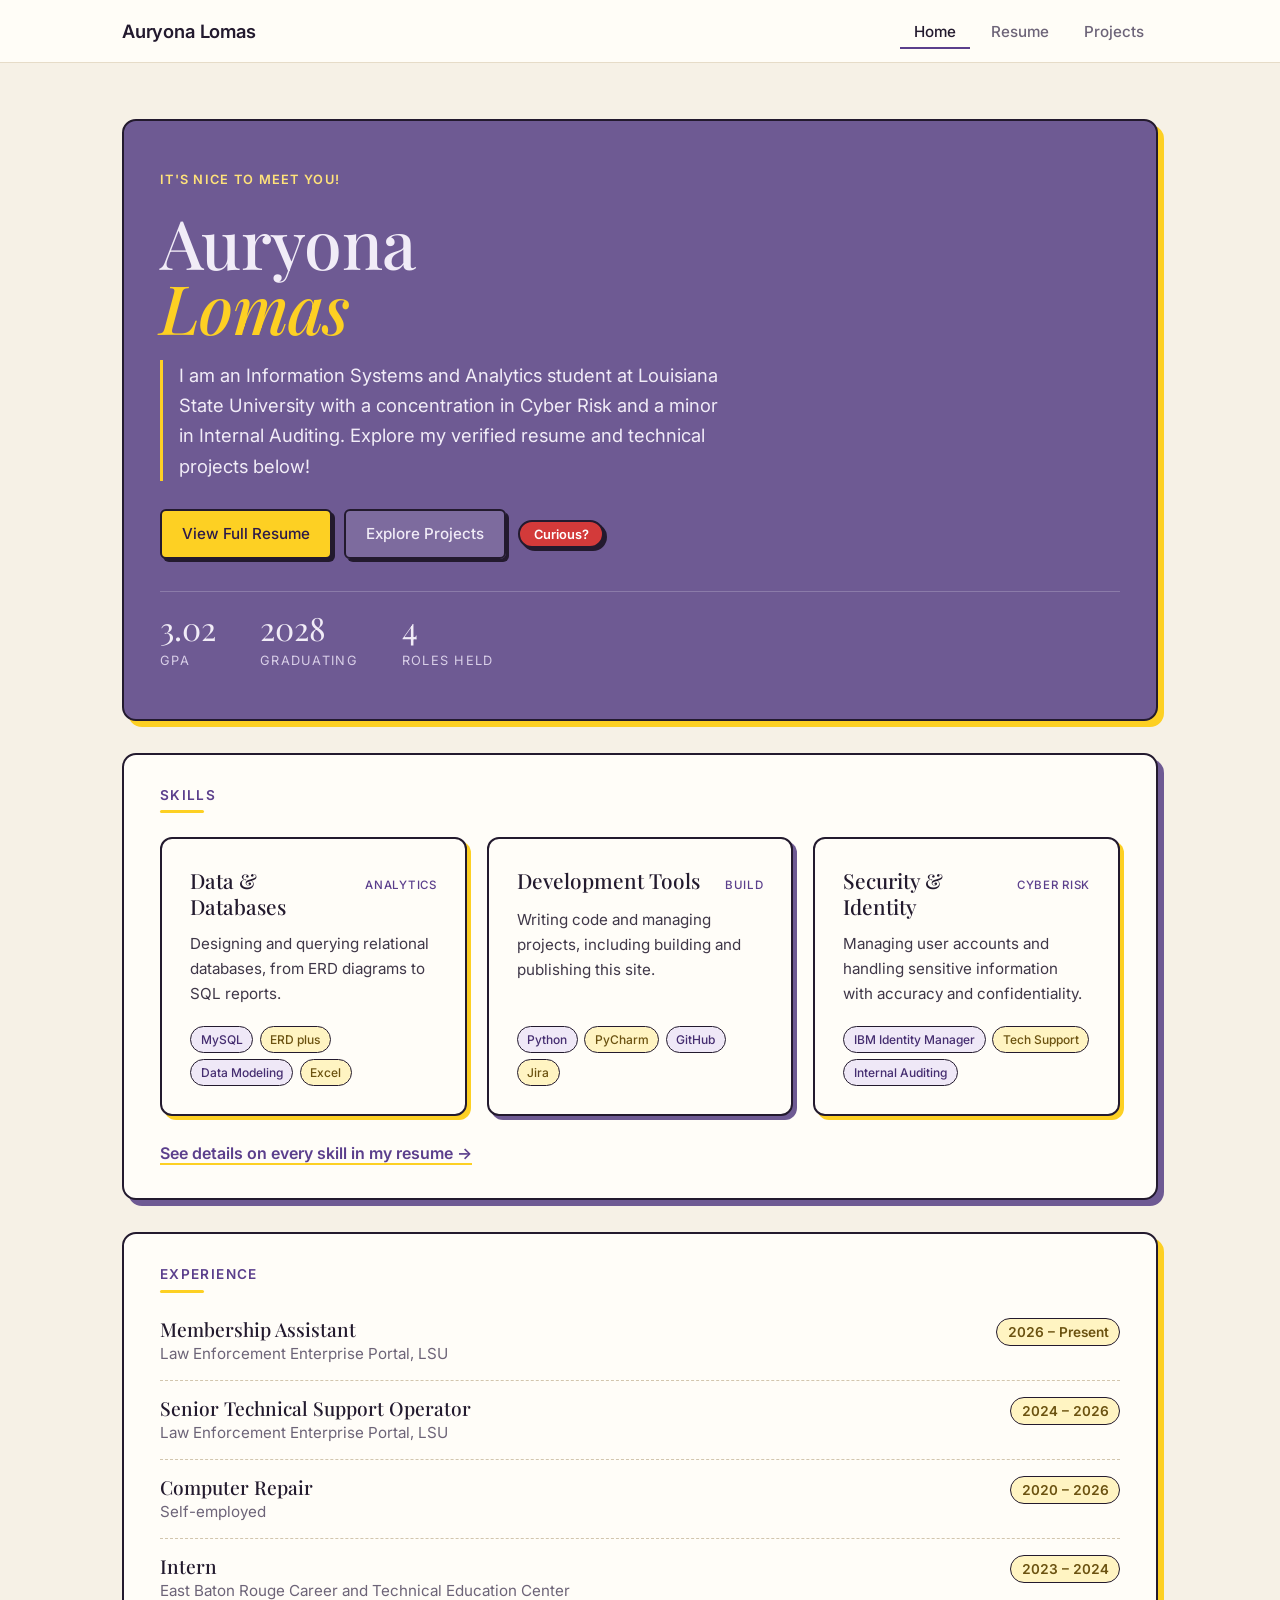
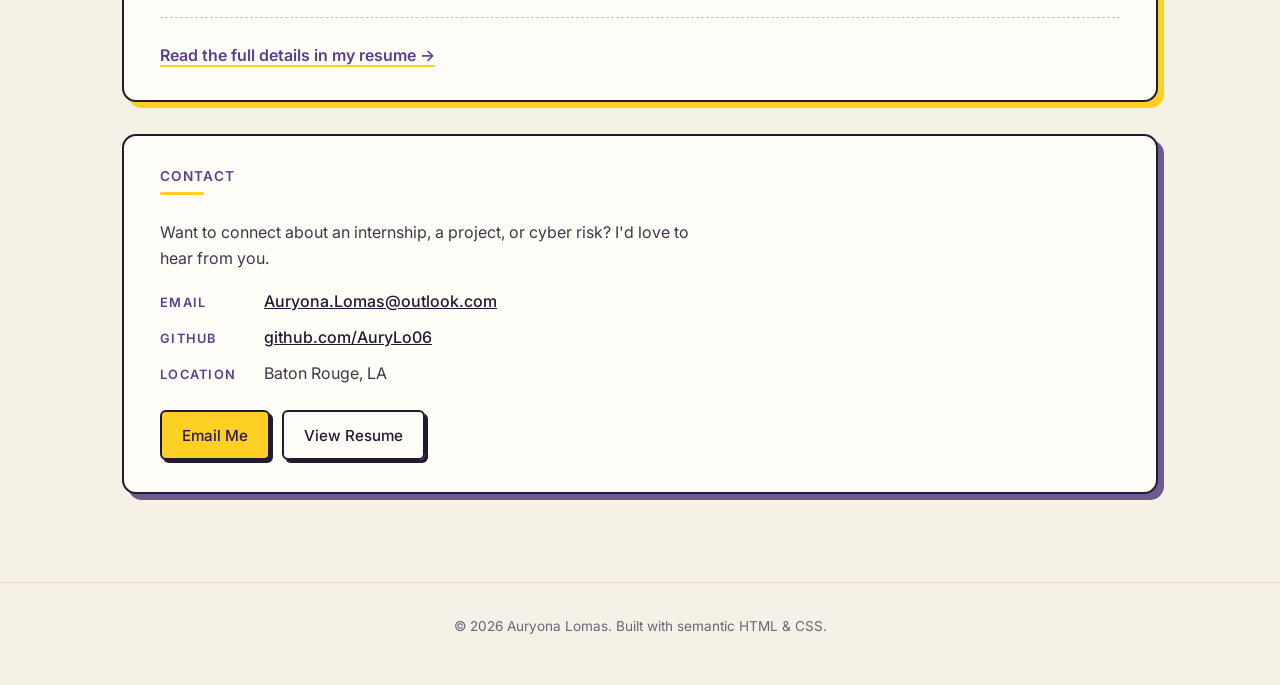
==== commit 5ce4b06b: "Change main code editor from VS Code to PyCharm Co-Authored-By: Claude Opus 5.5 <noreply@anthropic.c" ====
--- a/index.html
+++ b/index.html
@@ -90,7 +90,7 @@
           <p class="card-body">Writing code and managing projects, including building and publishing this site.</p>
           <div class="card-tags">
             <span class="tag">Python</span>
-            <span class="tag">VS Code</span>
+            <span class="tag">PyCharm</span>
             <span class="tag">GitHub</span>
             <span class="tag">Jira</span>
           </div>
